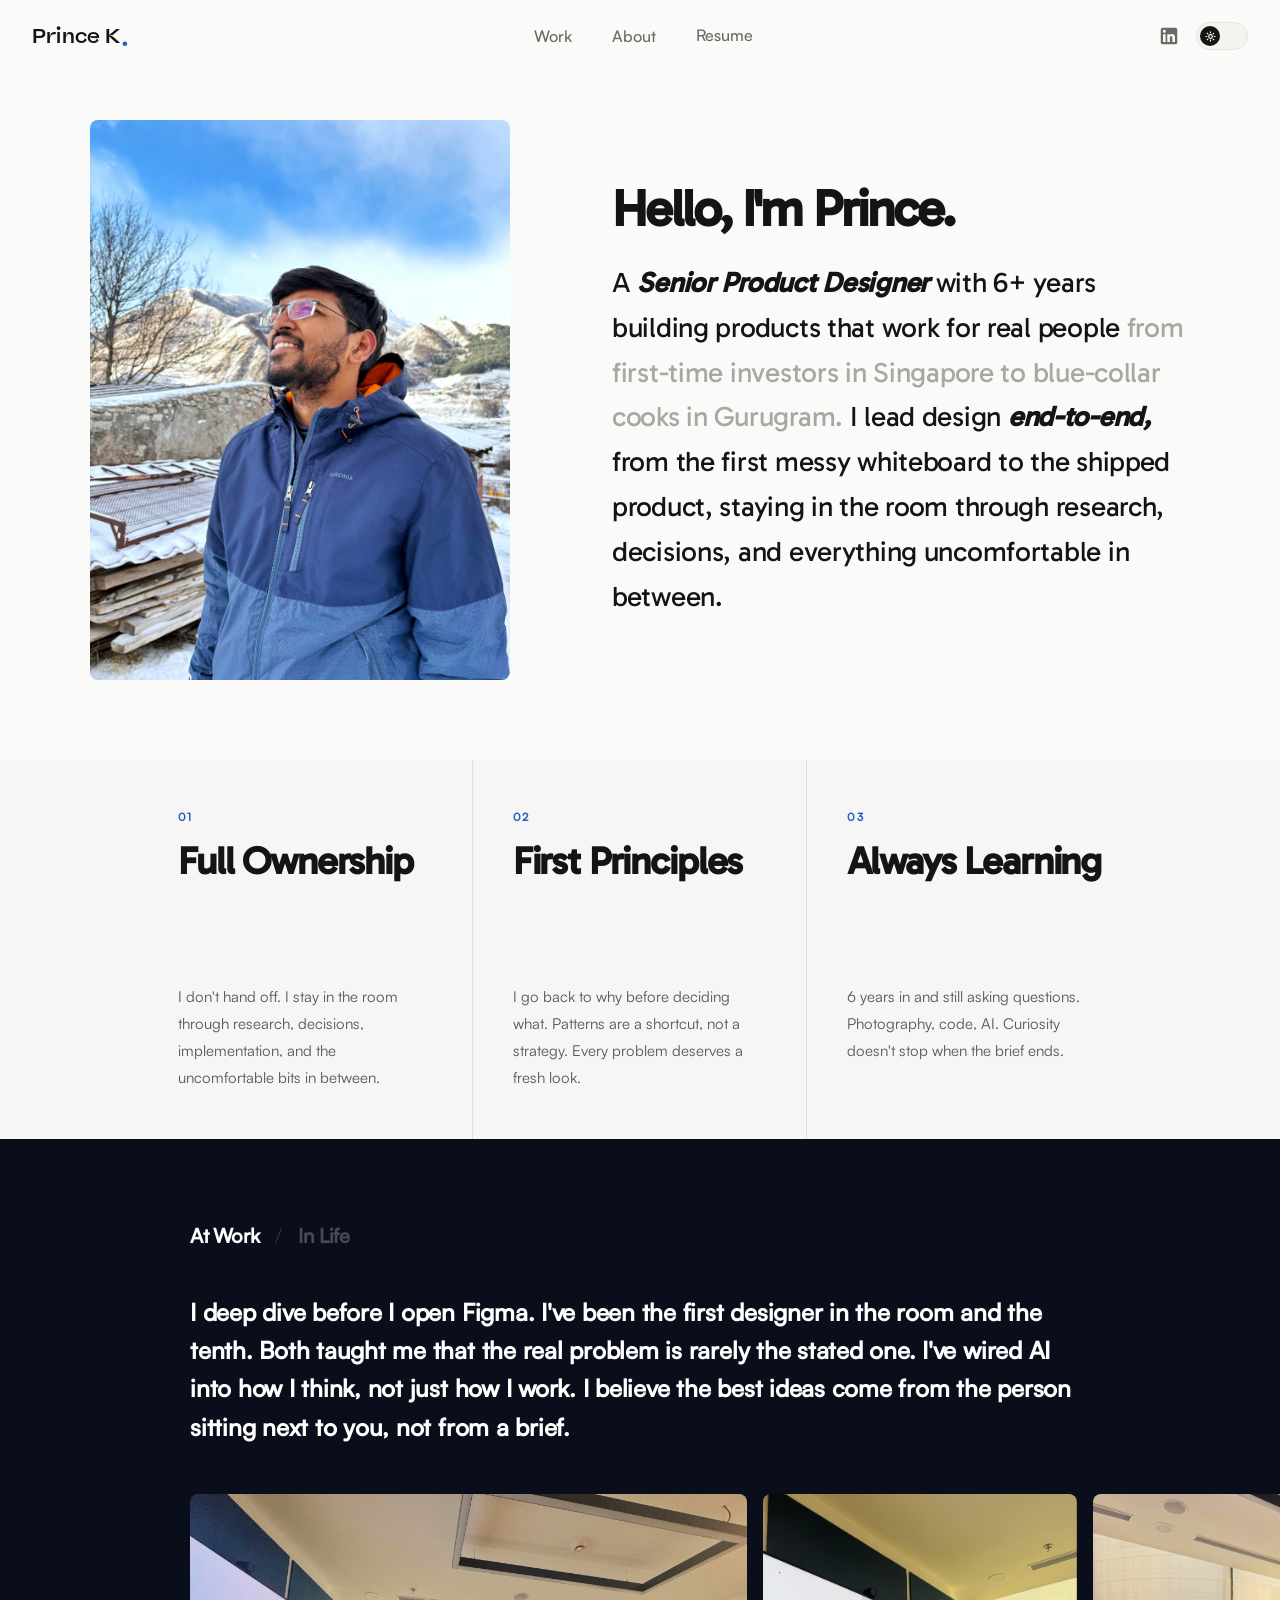
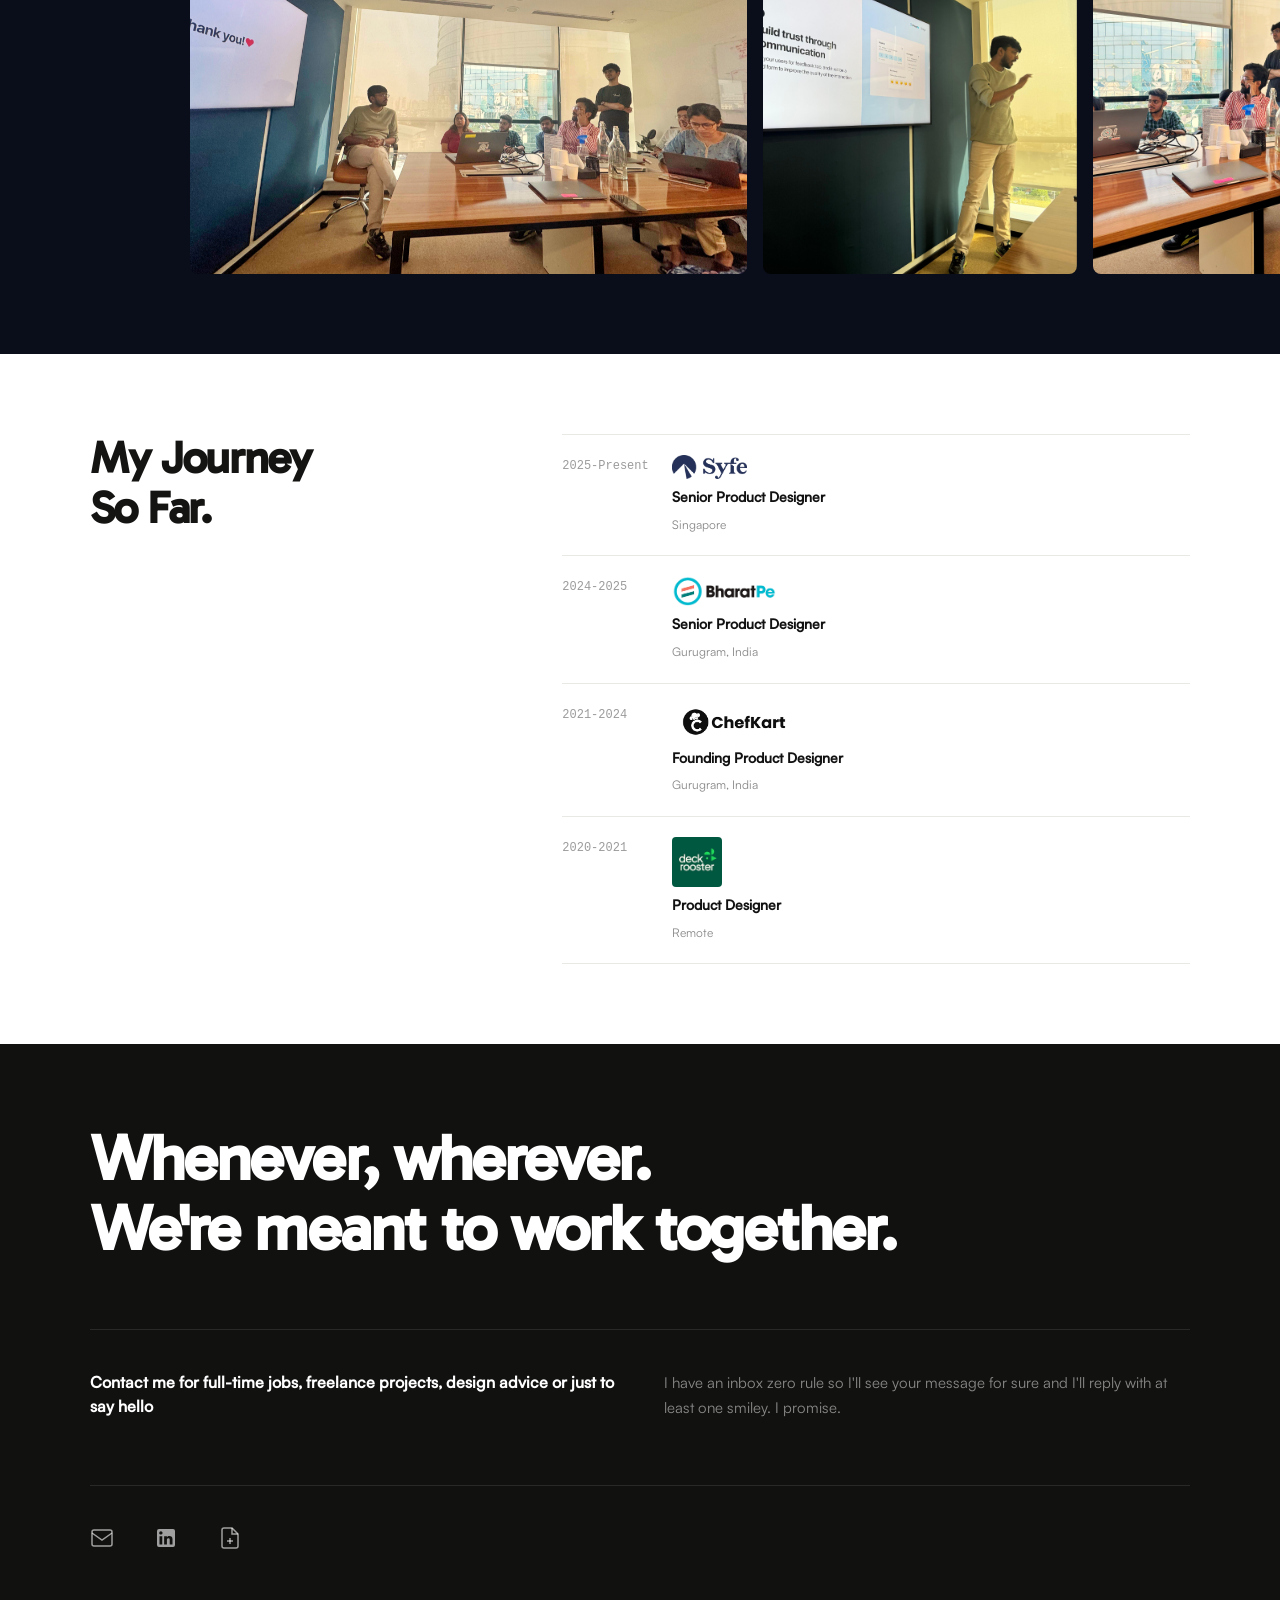
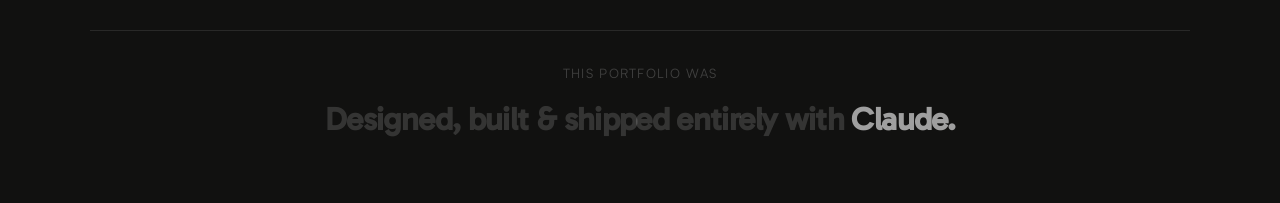
==== about.html @ 71b66cef "feat: add Vercel Web Analytics script" ====
<!DOCTYPE html>
<html lang="en" data-theme="light">
<head>
  <meta charset="UTF-8" />
  <meta name="viewport" content="width=device-width, initial-scale=1.0" />
  <title>About — Prince</title>
  <link rel="stylesheet" href="css/reset.css" />
  <link rel="stylesheet" href="css/tokens.css" />
  <link rel="stylesheet" href="css/main.css" />
<script defer src="/_vercel/insights/script.js"></script>
</head>
<body>

  <div class="cursor" id="cursor"></div>

  <nav id="nav" style="position:fixed;top:0;left:0;right:0;width:100%;z-index:9999;">
    <div class="nav-inner">
      <a href="/" class="nav-logo">Prince K<span class="nav-logo-dot">.</span></a>

      <div class="nav-center">
        <div class="nav-item nav-item--dropdown">
          <button class="nav-dropdown-trigger">Work</button>
          <div class="nav-mega">
            <div class="nav-mega-links">
              <a class="nav-mega-item active" href="/work/chefkart-2.html" data-card="work-0" onmouseenter="navExpandCS(true)">
                <div class="nav-mega-text">
                  <p class="nav-mega-title">Product Case Studies</p>
                  <p class="nav-mega-desc">End-to-end design for fintech & consumer</p>
                </div>
              </a>
              <a class="nav-mega-item" href="/work/ai-explorations.html" data-card="work-1" onmouseenter="navExpandCS(false); navShowCard('work-1')">
                <div class="nav-mega-text">
                  <p class="nav-mega-title">AI Explorations</p>
                  <p class="nav-mega-desc">Design at the intersection of AI & product</p>
                </div>
              </a>
              <a class="nav-mega-item" href="/work/photography.html" data-card="work-2" onmouseenter="navExpandCS(false); navShowCard('work-2')">
                <div class="nav-mega-text">
                  <p class="nav-mega-title">Photography</p>
                  <p class="nav-mega-desc">Two years behind the lens</p>
                </div>
              </a>
            </div>
            <div class="nav-mega-card-panel">
              <div class="nav-cs-panel open" id="navCsPanel" onmouseleave="navShowCard('cs-default')">
                <a class="nav-cs-item" href="/work/syfe.html" onmouseenter="navShowCard('cs-2')">
                  <p class="nav-cs-title">Designing wealth for everyday investors</p>
                  <p class="nav-cs-meta">Syfe · 2025</p>
                </a>
                <a class="nav-cs-item" href="/work/bharatpe.html" onmouseenter="navShowCard('cs-3')">
                  <p class="nav-cs-title">Design system that scaled payments</p>
                  <p class="nav-cs-meta">BharatPe · 2023</p>
                </a>
                <a class="nav-cs-item" href="/work/chefkart-2.html" onmouseenter="navShowCard('cs-0')">
                  <p class="nav-cs-title">Redesigning the cook experience</p>
                  <p class="nav-cs-meta">ChefKart · 2023</p>
                </a>
                <a class="nav-cs-item" href="/work/chefkart-1.html" onmouseenter="navShowCard('cs-1')">
                  <p class="nav-cs-title">Home screen that drives every booking</p>
                  <p class="nav-cs-meta">ChefKart · 2023</p>
                </a>
              </div>
              <div class="nav-cs-thumbs">
                <div class="nav-card-item active" data-card-id="cs-default">
                  <div class="nav-card-img"><img src="/images/work/chefkart-2-cover.png" alt="Product case studies" /></div>
                  <p class="nav-card-title">Syfe · BharatPe · ChefKart</p>
                  <p class="nav-card-desc">End-to-end product design across fintech and consumer apps.</p>
                </div>
                <div class="nav-card-item" data-card-id="cs-0">
                  <div class="nav-card-img"><img src="/images/work/chefkart-2-cover.png" alt="ChefKart Partner App" /></div>
                  <p class="nav-card-title">ChefKart Partner App</p>
                  <p class="nav-card-desc">Redesigning for the next billion users.</p>
                </div>
                <div class="nav-card-item" data-card-id="cs-1">
                  <div class="nav-card-img"><img src="/images/work/chefkart-1-cover.png" alt="ChefKart Customer App" /></div>
                  <p class="nav-card-title">ChefKart Customer App</p>
                  <p class="nav-card-desc">Home screen that drives every booking.</p>
                </div>
                <div class="nav-card-item" data-card-id="cs-2">
                  <div class="nav-card-img"><img src="/images/work/syfe-cover.png" alt="Syfe" /></div>
                  <p class="nav-card-title">Syfe</p>
                  <p class="nav-card-desc">Designing wealth for everyday investors.</p>
                </div>
                <div class="nav-card-item" data-card-id="cs-3">
                  <div class="nav-card-img"><img src="/images/work/bharatpe-cover.png" alt="BharatPe" /></div>
                  <p class="nav-card-title">BharatPe</p>
                  <p class="nav-card-desc">Design system that scaled payments.</p>
                </div>
                <div class="nav-card-item" data-card-id="work-1">
                  <div class="nav-card-img"><img src="/images/photography/photo-1.jpg" alt="AI explorations" /></div>
                  <p class="nav-card-title">AI × Design</p>
                  <p class="nav-card-desc">Experiments at the intersection of AI and product thinking.</p>
                </div>
                <div class="nav-card-item" data-card-id="work-2">
                  <div class="nav-card-img"><img src="/images/photography/photo-1.jpg" alt="Photography" /></div>
                  <p class="nav-card-title">Through the Lens</p>
                  <p class="nav-card-desc">Stillness, people, light. Seeing what most walk past.</p>
                </div>
              </div>
            </div>
          </div>
        </div>

        <div class="nav-item nav-item--dropdown">
          <button class="nav-dropdown-trigger">About</button>
          <div class="nav-mega">
            <div class="nav-mega-links">
              <a class="nav-mega-item active" href="/about.html#designer" data-card="about-0">
                <div class="nav-mega-text">
                  <p class="nav-mega-title">As a Designer</p>
                  <p class="nav-mega-desc">My craft, process and design philosophy</p>
                </div>
              </a>
              <a class="nav-mega-item" href="/about.html#journey" data-card="about-1">
                <div class="nav-mega-text">
                  <p class="nav-mega-title">My Journey</p>
                  <p class="nav-mega-desc">From NIFT to Singapore — 6 years</p>
                </div>
              </a>
              <a class="nav-mega-item" href="/about.html#hire" data-card="about-2">
                <div class="nav-mega-text">
                  <p class="nav-mega-title">Why Hire Me?</p>
                  <p class="nav-mega-desc">What makes Prince different</p>
                </div>
              </a>
            </div>
            <div class="nav-mega-card-panel">
              <div class="nav-card-item active" data-card-id="about-0">
                <div class="nav-card-img"><img src="/images/photography/photo-2.jpg" alt="As a designer" /></div>
                <p class="nav-card-title">Fintech · Consumer · AI</p>
                <p class="nav-card-desc">Designing products that earn trust across 3 countries.</p>
              </div>
              <div class="nav-card-item" data-card-id="about-1">
                <div class="nav-card-img"><img src="/images/photography/photo-3.jpg" alt="My journey" /></div>
                <p class="nav-card-title">NIFT → ChefKart → BharatPe → Syfe</p>
                <p class="nav-card-desc">From founding designer to senior across 3 countries.</p>
              </div>
              <div class="nav-card-item" data-card-id="about-2">
                <div class="nav-card-img"><img src="/images/photography/photo-1.jpg" alt="Why hire me" /></div>
                <p class="nav-card-title">I design. I ship. I build.</p>
                <p class="nav-card-desc">Senior designer who codes and delivers end-to-end.</p>
              </div>
            </div>
          </div>
        </div>
        <a href="/Resume_Prince Kumar_2026.pdf" class="nav-dropdown-trigger nav-resume-link" target="_blank" rel="noopener">Resume</a>
      </div>

      <div class="nav-right">
        <a href="https://www.linkedin.com/in/kprince838/" target="_blank" class="nav-social" aria-label="LinkedIn">
          <svg width="18" height="18" viewBox="0 0 24 24" fill="currentColor"><path d="M19 3a2 2 0 0 1 2 2v14a2 2 0 0 1-2 2H5a2 2 0 0 1-2-2V5a2 2 0 0 1 2-2h14m-.5 15.5v-5.3a3.26 3.26 0 0 0-3.26-3.26c-.85 0-1.84.52-2.32 1.3v-1.11h-2.79v8.37h2.79v-4.93c0-.77.62-1.4 1.39-1.4a1.4 1.4 0 0 1 1.4 1.4v4.93h2.79M6.88 8.56a1.68 1.68 0 0 0 1.68-1.68c0-.93-.75-1.69-1.68-1.69a1.69 1.69 0 0 0-1.69 1.69c0 .93.76 1.68 1.69 1.68m1.39 9.94v-8.37H5.5v8.37h2.77z"/></svg>
        </a>
        <button class="theme-toggle" id="themeToggle" aria-label="Toggle dark mode">
          <div class="theme-toggle-knob">
            <svg class="theme-toggle-icon-sun" viewBox="0 0 24 24" fill="none" stroke="currentColor" stroke-width="2.5" stroke-linecap="round" stroke-linejoin="round"><circle cx="12" cy="12" r="4"/><path d="M12 2v2M12 20v2M4.93 4.93l1.41 1.41M17.66 17.66l1.41 1.41M2 12h2M20 12h2M4.93 19.07l1.41-1.41M17.66 6.34l1.41-1.41"/></svg>
            <svg class="theme-toggle-icon-moon" viewBox="0 0 24 24" fill="none" stroke="currentColor" stroke-width="2.5" stroke-linecap="round" stroke-linejoin="round"><path d="M21 12.79A9 9 0 1 1 11.21 3 7 7 0 0 0 21 12.79z"/></svg>
          </div>
        </button>
        <button class="nav-mobile-trigger" id="mobileMenuTrigger" aria-label="Open menu">
          <svg width="18" height="18" viewBox="0 0 24 24" fill="none" stroke="currentColor" stroke-width="1.5"><line x1="3" y1="6" x2="21" y2="6"/><line x1="3" y1="12" x2="21" y2="12"/><line x1="3" y1="18" x2="21" y2="18"/></svg>
        </button>
      </div>
    </div>
  </nav>

  <div class="page-wrapper">

  <!-- HERO -->
  <section class="about-hero-new">
    <div class="about-hero-new-inner">
      <div class="about-hero-flip">
        <div class="about-hero-flip-card">
          <div class="about-hero-flip-front">
            <img src="/images/about/About_Hero_Prince_01.jpg" alt="Prince Kumar" />
          </div>
          <div class="about-hero-flip-back">
            <img src="/images/about/About_Hero_Prince_02.png" alt="Prince Kumar" />
          </div>
        </div>
      </div>
      <div class="about-hero-new-text">
        <h1 class="about-hero-heading">Hello, I'm Prince.</h1>
        <p class="about-hero-intro">A <em>Senior Product Designer</em> with 6+ years building products that work for real people <span class="about-hero-dim">from first-time investors in Singapore to blue-collar cooks in Gurugram.</span> I lead design <em>end-to-end,</em> from the first messy whiteboard to the shipped product, staying in the room through research, decisions, and everything uncomfortable in between.</p>
      </div>
    </div>
  </section>

  <section class="about-values" id="hire">
    <div class="about-values-grid">
      <div class="about-values-item">
        <p class="about-values-num">01</p>
        <h2 class="about-values-title">Full Ownership</h2>
        <p class="about-values-body">I don't hand off. I stay in the room through research, decisions, implementation, and the uncomfortable bits in between.</p>
      </div>
      <div class="about-values-item">
        <p class="about-values-num">02</p>
        <h2 class="about-values-title">First Principles</h2>
        <p class="about-values-body">I go back to why before deciding what. Patterns are a shortcut, not a strategy. Every problem deserves a fresh look.</p>
      </div>
      <div class="about-values-item">
        <p class="about-values-num">03</p>
        <h2 class="about-values-title">Always Learning</h2>
        <p class="about-values-body">6 years in and still asking questions. Photography, code, AI. Curiosity doesn't stop when the brief ends.</p>
      </div>
    </div>
  </section>

  <section class="about-personality" id="aboutPersonality">
    <div class="about-personality-inner">
      <div class="about-personality-toggle">
        <span class="about-personality-label active" id="labelWork" onclick="switchPersonality('work')">At Work</span>
        <span class="about-personality-slash">/</span>
        <span class="about-personality-label" id="labelLife" onclick="switchPersonality('life')">In Life</span>
      </div>
      <p class="about-personality-body" id="personalityBody">I deep dive before I open Figma. I've been the first designer in the room and the tenth. Both taught me that the real problem is rarely the stated one. I've wired AI into how I think, not just how I work. I believe the best ideas come from the person sitting next to you, not from a brief.</p>
      <div class="about-personality-carousel">
        <div class="about-personality-track" id="personalityTrack">
          <div class="about-personality-photo"><img src="/images/about/work/About_Work_001.jpg" alt="At work" /></div>
          <div class="about-personality-photo"><img src="/images/about/work/About_Work_02.JPG" alt="At work" /></div>
          <div class="about-personality-photo"><img src="/images/about/work/About_Work_03.jpg" alt="At work" /></div>
          <div class="about-personality-photo"><img src="/images/about/work/About_Work_04.png" alt="At work" /></div>
          <div class="about-personality-photo"><img src="/images/about/work/About_Work_05.png" alt="At work" /></div>
          <div class="about-personality-photo"><img src="/images/about/work/About_Work_001.jpg" alt="At work" /></div>
          <div class="about-personality-photo"><img src="/images/about/work/About_Work_02.JPG" alt="At work" /></div>
          <div class="about-personality-photo"><img src="/images/about/work/About_Work_03.jpg" alt="At work" /></div>
          <div class="about-personality-photo"><img src="/images/about/work/About_Work_04.png" alt="At work" /></div>
          <div class="about-personality-photo"><img src="/images/about/work/About_Work_05.png" alt="At work" /></div>
        </div>
      </div>
    </div>
  </section>

  <!-- JOURNEY -->
  <section class="about-journey" id="journey">
    <div class="about-journey-inner">
      <h2 class="about-journey-heading">My Journey<br>So Far.</h2>
      <div class="about-journey-list">
        <div class="about-journey-item">
          <div class="about-journey-year">2025-Present</div>
          <div class="about-journey-content">
           <img class="about-journey-logo" src="/images/logos/syfe.webp" alt="Syfe" style="height:24px;" />
            <span class="about-journey-role">Senior Product Designer</span>
            <span class="about-journey-location">Singapore</span>
          </div>
        </div>
        <div class="about-journey-item">
          <div class="about-journey-year">2024-2025</div>
          <div class="about-journey-content">
            <img class="about-journey-logo" src="/images/logos/bharatpe.png" alt="Syfe" style="height:30px;" />
            <span class="about-journey-role">Senior Product Designer</span>
            <span class="about-journey-location">Gurugram, India</span>
          </div>
        </div>
        <div class="about-journey-item">
          <div class="about-journey-year">2021-2024</div>
          <div class="about-journey-content">
            <img class="about-journey-logo" src="/images/logos/chefkart.png" alt="ChefKart" style="height: 36px;" />
            <span class="about-journey-role">Founding Product Designer</span>
            <span class="about-journey-location">Gurugram, India</span>
          </div>
        </div>
        <div class="about-journey-item">
          <div class="about-journey-year">2020-2021</div>
          <div class="about-journey-content">
            <img class="about-journey-logo" src="/images/logos/deckrooster.jpg" alt="Deckrooster" style="height:50px; border-radius:4px;" />
            <span class="about-journey-role">Product Designer</span>
            <span class="about-journey-location">Remote</span>
          </div>
        </div>
      </div>
    </div>
  </section>

  <!-- CTA -->
  <section class="about-cta-new">
    <div class="about-cta-new-inner">
      <h2 class="about-cta-new-title">Whenever, wherever.<br>We're meant to work together.</h2>
      <div class="about-cta-new-bottom">
        <div class="about-cta-new-left">
          <p class="about-cta-new-label">Contact me for full-time jobs, freelance projects, design advice or just to say hello</p>
        </div>
        <div class="about-cta-new-right">
          <p class="about-cta-new-desc">I have an inbox zero rule so I'll see your message for sure and I'll reply with at least one smiley. I promise.</p>
        </div>
      </div>
      <div class="about-cta-new-links">
        <a href="mailto:prince.design10@gmail.com" class="about-cta-new-icon" aria-label="Email">
          <svg width="24" height="24" viewBox="0 0 24 24" fill="none" stroke="currentColor" stroke-width="1.5"><rect x="2" y="4" width="20" height="16" rx="2"/><path d="m2 7 10 7 10-7"/></svg>
        </a>
        <a href="https://www.linkedin.com/in/kprince838/" target="_blank" class="about-cta-new-icon" aria-label="LinkedIn">
          <svg width="24" height="24" viewBox="0 0 24 24" fill="currentColor"><path d="M19 3a2 2 0 0 1 2 2v14a2 2 0 0 1-2 2H5a2 2 0 0 1-2-2V5a2 2 0 0 1 2-2h14m-.5 15.5v-5.3a3.26 3.26 0 0 0-3.26-3.26c-.85 0-1.84.52-2.32 1.3v-1.11h-2.79v8.37h2.79v-4.93c0-.77.62-1.4 1.39-1.4a1.4 1.4 0 0 1 1.4 1.4v4.93h2.79M6.88 8.56a1.68 1.68 0 0 0 1.68-1.68c0-.93-.75-1.69-1.68-1.69a1.69 1.69 0 0 0-1.69 1.69c0 .93.76 1.68 1.69 1.68m1.39 9.94v-8.37H5.5v8.37h2.77z"/></svg>
        </a>
        <a href="/Resume_Prince Kumar_2026.pdf" target="_blank" class="about-cta-new-icon" aria-label="Resume">
          <svg width="24" height="24" viewBox="0 0 24 24" fill="none" stroke="currentColor" stroke-width="1.5"><path d="M14 2H6a2 2 0 0 0-2 2v16a2 2 0 0 0 2 2h12a2 2 0 0 0 2-2V8z"/><polyline points="14 2 14 8 20 8"/><line x1="12" y1="18" x2="12" y2="12"/><line x1="9" y1="15" x2="15" y2="15"/></svg>
        </a>
      </div>
    </div>
  </section>

  <div class="about-claude-sig">
    <div class="about-claude-sig-inner">
      <div class="about-claude-divider"></div>
      <p class="about-claude-line">This portfolio was</p>
      <p class="about-claude-statement">Designed, built & shipped entirely with <span>Claude.</span></p>
    </div>
  </div>


  </div><!-- /page-wrapper -->

  <div class="mobile-drawer" id="mobileDrawer">
    <div class="mobile-drawer-inner">
      <div class="mobile-drawer-header">
        <span class="nav-logo">Prince K<span class="nav-logo-dot">.</span></span>
        <button class="mobile-drawer-close" id="mobileDrawerClose">
          <svg width="18" height="18" viewBox="0 0 24 24" fill="none" stroke="currentColor" stroke-width="1.5"><line x1="18" y1="6" x2="6" y2="18"/><line x1="6" y1="6" x2="18" y2="18"/></svg>
        </button>
      </div>
      <div class="mobile-drawer-nav">
        <div class="mobile-drawer-section">
          <p class="mobile-drawer-label">Work</p>
          <a href="/work/syfe.html" class="mobile-drawer-link">Product Case Studies</a>
          <a href="/work/ai-explorations.html" class="mobile-drawer-link">AI Explorations</a>
          <a href="/work/photography.html" class="mobile-drawer-link">Photography</a>
        </div>
        <div class="mobile-drawer-section">
          <p class="mobile-drawer-label">About</p>
          <a href="/about.html#designer" class="mobile-drawer-link">As a Designer</a>
          <a href="/about.html#journey" class="mobile-drawer-link">My Journey</a>
          <a href="/about.html#hire" class="mobile-drawer-link">Why Hire Me?</a>
        </div>
      </div>
    </div>
  </div>
  <div class="mobile-drawer-overlay" id="mobileDrawerOverlay"></div>

  <script src="js/theme.js"></script>
  <script src="js/cursor.js"></script>
  <script src="js/scroll.js"></script>
  <script>
  function navExpandCS(expand) {
    var panel = document.getElementById('navCsPanel');
    if (!panel) return;
    if (expand) {
      panel.classList.add('open');
      navShowCard('cs-default');
    } else {
      panel.classList.remove('open');
    }
  }

  function navShowCard(cardId) {
    document.querySelectorAll('.nav-card-item').forEach(function(el) {
      el.classList.remove('active');
    });
    var target = document.querySelector('[data-card-id="' + cardId + '"]');
    if (target) target.classList.add('active');
  }

  var workMega = document.querySelector('.nav-mega');
  if (workMega) {
    workMega.addEventListener('mouseenter', function() {
      navExpandCS(true);
    });
  }
  </script>
  <script>
  var workPhotos = [
    '/images/about/work/About_Work_001.jpg',
    '/images/about/work/About_Work_02.JPG',
    '/images/about/work/About_Work_03.jpg',
    '/images/about/work/About_Work_04.png',
    '/images/about/work/About_Work_05.png'
  ];
  var lifePhotos = [
    '/images/about/life/About_Life_01.png',
    '/images/about/life/About_Life_02.png',
    '/images/about/life/About_Life_03.jpg',
    '/images/about/life/About_Life_04.JPG',
    '/images/about/life/About_Life_05.JPG',
    '/images/about/life/About_Life_05.png'
  ];
  var workText = "I deep dive before I open Figma. I've been the first designer in the room and the tenth. Both taught me that the real problem is rarely the stated one. I've wired AI into how I think, not just how I work. I believe the best ideas come from the person sitting next to you, not from a brief.";
  var lifeText = "I think life is too short to be serious all the time. Cricket on weekends, comedy on weeknights, and a camera always within reach. I find beauty in small moments most people scroll past. A good laugh, a mountain at golden hour, the perfect mithai.";

  function switchPersonality(mode) {
    var body = document.getElementById('personalityBody');
    var track = document.getElementById('personalityTrack');
    var section = document.getElementById('aboutPersonality');
    var labelWork = document.getElementById('labelWork');
    var labelLife = document.getElementById('labelLife');

    body.style.opacity = '0';
    setTimeout(function() {
      body.textContent = mode === 'work' ? workText : lifeText;
      body.style.opacity = '1';
    }, 250);

    section.style.background = mode === 'work' ? '#0a0d1a' : '#1a0a0d';

    labelWork.classList.toggle('active', mode === 'work');
    labelLife.classList.toggle('active', mode === 'life');

    var photos = mode === 'work' ? workPhotos : lifePhotos;
    var html = '';
    photos.concat(photos).forEach(function(src) {
      html += '<div class="about-personality-photo"><img src="' + src + '" alt="' + mode + '" /></div>';
    });
    track.innerHTML = html;
    attachParallax();
  }
  </script>
  <script>
  var carousel = document.querySelector('.about-personality-carousel');
  var track = document.getElementById('personalityTrack');
  if (carousel && track) {
    var isDown = false;
    var startX = 0;
    var scrollLeft = 0;
    var animationName = 'personalityScroll';
    var dragThreshold = 5;
    var moved = false;

    carousel.addEventListener('mousedown', function(e) {
      isDown = true;
      moved = false;
      startX = e.pageX - carousel.offsetLeft;
      scrollLeft = carousel.scrollLeft;
      track.style.animationPlayState = 'paused';
      carousel.style.cursor = 'grabbing';
    });

    carousel.addEventListener('mouseleave', function() {
      if (isDown) {
        isDown = false;
        track.style.animationPlayState = 'running';
        carousel.style.cursor = 'grab';
      }
    });

    carousel.addEventListener('mouseup', function() {
      isDown = false;
      track.style.animationPlayState = 'running';
      carousel.style.cursor = 'grab';
    });

    carousel.addEventListener('mousemove', function(e) {
      if (!isDown) return;
      e.preventDefault();
      var x = e.pageX - carousel.offsetLeft;
      var walk = (x - startX) * 1.5;
      if (Math.abs(walk) > dragThreshold) moved = true;
      carousel.scrollLeft = scrollLeft - walk;
    });

    carousel.style.cursor = 'grab';
    carousel.style.overflowX = 'scroll';
    carousel.style.scrollbarWidth = 'none';
    carousel.style.msOverflowStyle = 'none';
  }

  function attachParallax() {
    document.querySelectorAll('.about-personality-photo').forEach(function(photo) {
      if (photo._parallaxAttached) return;
      photo._parallaxAttached = true;
      photo.addEventListener('mousemove', function(e) {
        var rect = photo.getBoundingClientRect();
        var x = (e.clientX - rect.left) / rect.width - 0.5;
        var y = (e.clientY - rect.top) / rect.height - 0.5;
        var img = photo.querySelector('img');
        if (img) {
          img.style.transform = 'translate(' + (-x * 16) + 'px, ' + (-y * 16) + 'px)';
        }
      });
      photo.addEventListener('mouseleave', function() {
        var img = photo.querySelector('img');
        if (img) {
          img.style.transform = 'translate(0px, 0px)';
          img.style.transition = 'transform 0.6s ease-out';
        }
      });
      photo.addEventListener('mouseenter', function() {
        var img = photo.querySelector('img');
        if (img) {
          img.style.transition = 'transform 0.1s ease-out';
        }
      });
    });
  }
  attachParallax();
  </script>
</body>
</html>
---- css/tokens.css ----
/* ============================================
   PRINCE PORTFOLIO — DESIGN TOKENS
   Your entire design system in one file.
   Change a value here = changes everywhere.
============================================ */

:root {

  /* --- COLORS: Light Mode --- */
  --color-bg:             #FAFAF8;
  --color-bg-secondary:   #F4F3F0;
  --color-surface:        #FFFFFF;
  --color-border:         #E5E3DE;
  --color-text-primary:   #141413;
  --color-text-secondary: #6B6A66;
  --color-text-muted:     #A8A7A3;
  --color-accent:         #D4622A;
  --color-accent-hover:   #B85420;

  /* --- TYPOGRAPHY --- */
  --font-display: 'Gabarito', system-ui, sans-serif;
  --font-sans:    'Satoshi', -apple-system, BlinkMacSystemFont, sans-serif;

  /* Type scale — 4px grid */
  --text-xs:   0.75rem;    /* 12px */
  --text-sm:   0.875rem;   /* 14px */
  --text-base: 1rem;       /* 16px */
  --text-lg:   1.125rem;   /* 18px */
  --text-xl:   1.5rem;     /* 24px */
  --text-2xl:  2rem;       /* 32px */
  --text-3xl:  3rem;       /* 48px */
  --text-4xl:  4rem;       /* 64px */

  --weight-regular: 400;
  --weight-medium:  500;

  /* Line heights */
  --leading-tight:   1.1;
  --leading-heading: 1.2;
  --leading-normal:  1.5;
  --leading-body:    1.7;
  --leading-loose:   1.8;

  /* Letter spacing */
  --tracking-tight:   -0.03em;
  --tracking-heading: -0.02em;
  --tracking-normal:  0em;
  --tracking-label:   0.06em;
  --tracking-wide:    0.1em;

  /* --- SPACING — 4px grid --- */
  --space-1:  0.25rem;   /*  4px */
  --space-2:  0.5rem;    /*  8px */
  --space-3:  0.75rem;   /* 12px */
  --space-4:  1rem;      /* 16px */
  --space-6:  1.5rem;    /* 24px */
  --space-8:  2rem;      /* 32px */
  --space-12: 3rem;      /* 48px */
  --space-16: 4rem;      /* 64px */
  --space-24: 6rem;      /* 96px */
  --space-32: 8rem;      /* 128px */

  /* --- LAYOUT --- */
  --nav-height: 72px;
  --max-width:  1100px;

  /* --- TRANSITIONS --- */
  --ease-out:       cubic-bezier(0.16, 1, 0.3, 1);
  --duration-fast:   150ms;
  --duration-normal: 300ms;
  --duration-slow:   600ms;

  /* --- BORDER RADIUS — 4px grid --- */
  --radius-sm:   4px;
  --radius-md:   8px;
  --radius-lg:   16px;
  --radius-xl:   24px;
  --radius-full: 9999px;

}

/* --- COLORS: Dark Mode --- */
[data-theme="dark"] {

  --color-bg:             #111110;
  --color-bg-secondary:   #1A1A18;
  --color-surface:        #222220;
  --color-border:         #2A2A28;
  --color-text-primary:   #F0EEE9;
  --color-text-secondary: #908F8B;
  --color-text-muted:     #5A5A57;
  --color-accent:         #E8734A;
  --color-accent-hover:   #D4622A;

}
---- css/main.css ----
/* ============================================
   MAIN.CSS — Your site's visual design.
   Organized exactly like Figma layers:
   top = global, bottom = specific components.
============================================ */

/* --- FONTS --- */
@font-face {
  font-family: 'Gabarito';
  src: url('../fonts/gabarito/Gabarito-Regular.ttf') format('truetype');
  font-weight: 400;
  font-style: normal;
  font-display: swap;
}

@font-face {
  font-family: 'Gabarito';
  src: url('../fonts/gabarito/Gabarito-Medium.ttf') format('truetype');
  font-weight: 500;
  font-style: normal;
  font-display: swap;
}

@font-face {
  font-family: 'Satoshi';
  src: url('../fonts/satoshi/Satoshi-Regular.woff2') format('woff2');
  font-weight: 400;
  font-style: normal;
  font-display: swap;
}

@font-face {
  font-family: 'Satoshi';
  src: url('../fonts/satoshi/Satoshi-Medium.woff2') format('woff2');
  font-weight: 500;
  font-style: normal;
  font-display: swap;
}

@font-face {
  font-family: 'PPValve';
  src: url('../fonts/ppvalve/PPValve-PlainExtrabold-BF676a3861f0d44.otf') format('opentype');
  font-weight: 800;
  font-style: normal;
  font-display: swap;
}

@font-face {
  font-family: 'PPValve';
  src: url('../fonts/ppvalve/PPValve-PlainMedium-BF676a3861e801f.otf') format('opentype');
  font-weight: 500;
  font-style: normal;
  font-display: swap;
}

/* --- BASE --- */
html {
  max-width: 100%;
}
body {
  max-width: 100%;
  font-family: var(--font-sans);
  font-size: var(--text-base);
  line-height: var(--leading-body);
}

h1, h2, h3, h4, h5, h6 {
  font-family: var(--font-display);
  font-weight: 500;
}

/* --- LAYOUT WRAPPER --- */
.page-wrapper {
  overflow-x: hidden;
  position: relative;
}

.container {
  width: 100%;
  max-width: var(--max-width);
  margin: 0 auto;
  padding: 0 var(--space-16);
}

/* --- NAVIGATION --- */
nav {
  position: fixed;
  top: 0;
  left: 0;
  right: 0;
  width: 100%;
  z-index: 9999;
  background: transparent;
  transition: background var(--duration-normal) var(--ease-out),
              box-shadow var(--duration-normal) var(--ease-out);
}
nav.scrolled {
  background: rgba(250,250,248,0.85);
  backdrop-filter: blur(20px);
  -webkit-backdrop-filter: blur(20px);
  box-shadow: 0 4px 24px rgba(0,0,0,0.06);
}
[data-theme="dark"] nav.scrolled {
  background: rgba(17,17,16,0.85);
  box-shadow: 0 4px 24px rgba(0,0,0,0.3);
}
.nav-inner {
  max-width: 1280px;
  margin: 0 auto;
  height: var(--nav-height);
  padding: 0 var(--space-8);
  display: flex;
  align-items: center;
  justify-content: space-between;
}
.nav-logo {
  font-family: 'PPValve', sans-serif;
  font-weight: 500;
  font-size: 20px;
  letter-spacing: 0.01em;
  color: var(--color-text-primary);
  text-decoration: none;
  transition: opacity var(--duration-fast) var(--ease-out);
  flex-shrink: 0;
}
.nav-logo:hover { opacity: 0.75; }
.nav-logo-dot {
  color: #285DC6;
  font-size: 1.3em;
  line-height: 0;
  vertical-align: -0.1em;
}
.nav-center {
  display: flex;
  align-items: center;
  gap: var(--space-2);
}
.nav-right {
  display: flex;
  align-items: center;
  gap: var(--space-4);
  flex-shrink: 0;
}
.nav-social {
  color: var(--color-text-secondary);
  display: flex;
  align-items: center;
  transition: color var(--duration-fast) var(--ease-out);
  width: 22px;
  height: 22px;
}

.nav-social svg {
  width: 22px;
  height: 22px;
}
.nav-social:hover { color: var(--color-text-primary); }

/* --- THEME TOGGLE --- */
.theme-toggle {
  position: relative;
  width: 52px;
  height: 28px;
  border-radius: 9999px;
  background: var(--color-bg-secondary);
  border: 1px solid var(--color-border);
  cursor: pointer;
  transition: background var(--duration-normal) var(--ease-out);
  flex-shrink: 0;
  padding: 0;
  display: flex;
  align-items: center;
}
[data-theme="dark"] .theme-toggle { background: #1c1c1b; }
.theme-toggle-knob {
  position: absolute;
  top: 3px;
  left: 3px;
  width: 20px;
  height: 20px;
  border-radius: 50%;
  background: var(--color-text-primary);
  transition: transform var(--duration-normal) var(--ease-out);
  display: flex;
  align-items: center;
  justify-content: center;
  pointer-events: none;
}
[data-theme="dark"] .theme-toggle-knob { transform: translateX(24px); }
.theme-toggle-icon-sun,
.theme-toggle-icon-moon {
  width: 11px;
  height: 11px;
  color: var(--color-bg);
  position: absolute;
}
[data-theme="dark"] .theme-toggle-icon-sun { opacity: 0; }
[data-theme="light"] .theme-toggle-icon-moon { opacity: 0; }

/* --- HERO INTRO --- */

/* Hide nav + all page sections except hero during phases 1 & 2 */
body.intro-phase #nav { visibility: hidden; }
body.intro-phase .page-wrapper > *:not(#heroIntro) { visibility: hidden; }

.hero-intro {
  position: relative;
  min-height: 100vh;
  display: flex;
  flex-direction: column;
  align-items: center;
  justify-content: center;
}

.hero-intro.revealed {
  background: var(--color-bg);
  padding-top: var(--nav-height);
  box-sizing: border-box;
}

.hero-intro.phase-active {
  position: fixed;
  top: 0;
  left: 0;
  width: 100vw;
  height: 100vh;
  overflow: hidden;
  z-index: 100;
}

/* Progress bars */
.hi-progress {
  position: absolute;
  top: 0;
  left: 0;
  right: 0;
  display: flex;
  gap: 4px;
  opacity: 0;
  transition: opacity 0.4s ease;
  z-index: 10;
}

.hi-progress.visible { opacity: 1; }

.hi-prog-bar {
  flex: 1;
  height: 2px;
  background: rgba(255, 255, 255, 0.15);
  overflow: hidden;
}

.hi-prog-fill {
  height: 100%;
  width: 0%;
  background: #fff;
  transition: width 0.5s ease;
}

.hi-prog-fill.done { width: 100%; }

/* Story screens (Phase 2) */
.hi-story {
  display: flex;
  flex-direction: column;
  align-items: center;
  justify-content: center;
  text-align: center;
  padding: 64px;
  width: 100%;
  max-width: 800px;
  opacity: 0;
}

.hi-ghost {
  font-family: 'Satoshi', sans-serif;
  font-size: 13px;
  color: #FAFAF8;
  margin-bottom: 20px;
  min-height: 20px;
  line-height: 1.5;
}

.hi-headline {
  font-family: 'Gabarito', sans-serif;
  font-size: clamp(26px, 4.5vw, 42px);
  font-weight: 700;
  color: #FAFAF8;
  line-height: 1.2;
  max-width: 640px;
  text-align: center;
  margin-bottom: 48px;
  letter-spacing: -0.01em;
}

.hi-arrow {
  width: 48px;
  height: 48px;
  border-radius: 50%;
  border: 1px solid rgba(255, 255, 255, 0.25);
  background: transparent;
  color: #FAFAF8;
  font-size: 18px;
  cursor: pointer;
  display: flex;
  align-items: center;
  justify-content: center;
  transition: background 0.3s ease, border-color 0.3s ease;
  flex-shrink: 0;
}

.hi-arrow:hover {
  background: rgba(255, 255, 255, 0.1);
  border-color: rgba(255, 255, 255, 0.5);
}

/* Reveal (Phase 3) */
.hi-reveal {
  display: none;
  flex-direction: column;
  background: transparent;
  align-items: center;
  justify-content: center;
  text-align: center;
  padding: 64px 24px;
  width: 100%;
  max-width: 800px;
}

.hi-location {
  font-family: 'Satoshi', sans-serif;
  font-size: 13px;
  letter-spacing: 0.1em;
  text-transform: uppercase;
  display: flex;
  align-items: center;
  justify-content: center;
  margin-bottom: 20px;
}

[data-theme="light"] .hi-location { color: #555550; }
[data-theme="dark"]  .hi-location { color: rgba(250, 250, 248, 0.6); }

.hi-location-dot {
  display: inline-block;
  width: 6px;
  height: 6px;
  border-radius: 50%;
  background: #285DC6;
  flex-shrink: 0;
  margin-right: 6px;
}

.hi-reveal-title {
  font-family: 'Gabarito', sans-serif;
  font-size: clamp(2rem, 5vw, 3.5rem);
  font-weight: 900;
  color: var(--color-text-primary);
  line-height: 1.1;
  letter-spacing: -0.02em;
  margin-bottom: 28px;
}

.hi-typewriter {
  font-family: 'Satoshi', sans-serif;
  font-size: 1rem;
  line-height: 1.75;
  color: var(--color-text-secondary);
  max-width: 600px;
  margin-bottom: 40px;
  text-align: center;
}

.hi-cursor {
  display: inline-block;
  animation: hiBlink 0.8s step-end infinite;
  color: var(--color-text-primary);
  margin-left: 1px;
}

@keyframes hiBlink {
  0%, 100% { opacity: 1; }
  50% { opacity: 0; }
}

.hi-logos {
  display: flex;
  align-items: center;
  gap: 20px;
  flex-wrap: wrap;
  justify-content: center;
  padding-top: 24px;
  border-top: 1px solid var(--color-border);
  width: 100%;
  max-width: 600px;
}

.hi-logos-label {
  font-family: 'Satoshi', sans-serif;
  font-size: 10px;
  letter-spacing: 0.1em;
  text-transform: uppercase;
  color: var(--color-text-muted);
}

.hi-logos img {
  height: 28px;
  width: auto;
  object-fit: contain;
}

[data-theme="dark"] .hi-logos img {
  filter: brightness(0) invert(1);
}

@media (max-width: 768px) {
  .hi-story { padding: 24px; }
  .hi-reveal { padding: 40px 24px; }
  .hi-headline { margin-bottom: 36px; }
}

/* --- LOADER --- */

#loader {
  position: fixed;
  inset: 0;
  background: #0E0E0D;
  z-index: 99999;
  display: flex;
  align-items: center;
  justify-content: center;
  cursor: none;
}

#loader-canvas {
  position: absolute;
  inset: 0;
  width: 100%;
  height: 100%;
}


#loader-dot {
  position: absolute;
  width: 7px;
  height: 7px;
  background: #285DC6;
  border-radius: 50%;
  transform: translate(-50%, -50%);
  z-index: 10;
  pointer-events: none;
  transition: opacity 0.2s;
}

/* --- HERO SCREENS --- */

.hero-intro {
  position: fixed;
  inset: 0;
  width: 100vw;
  height: 100vh;
  overflow: hidden;
  cursor: none;
  background: #0E0E0D;
  transition: background 1.2s ease;
  z-index: 1000;
}

#hi-canvas {
  position: absolute;
  inset: 0;
  width: 100%;
  height: 100%;
}

.hi-ov {
  position: absolute;
  inset: 0;
  display: flex;
  flex-direction: column;
  align-items: center;
  justify-content: center;
  padding: 52px 48px;
  z-index: 2;
  pointer-events: none;
}

.hi-hl {
  font-family: 'Gabarito', sans-serif;
  font-size: 42px;
  font-weight: 600;
  color: #fff;
  text-align: center;
  line-height: 1.18;
  letter-spacing: -0.02em;
  max-width: 680px;
  margin-bottom: 48px;
  transition: opacity 0.6s ease, transform 0.6s ease;
}

.hi-hl.all-blue {
  color: #4F8EF7;
  text-shadow: 0 0 60px rgba(79, 142, 247, 0.28);
}

.hi-hl .hi-eyebrow {
  display: block;
  font-size: 13px;
  font-weight: 500;
  letter-spacing: 0.16em;
  text-transform: uppercase;
  color: rgba(255, 255, 255, 0.3);
  margin-bottom: 14px;
}

.hi-hl .hi-dim {
  color: rgba(255, 255, 255, 0.4);
  font-weight: 500;
  font-size: 0.78em;
}

.hi-btns {
  display: flex;
  align-items: center;
  gap: 16px;
  pointer-events: all;
}

.hi-cta {
  padding: 11px 26px;
  border-radius: 100px;
  border: 1px solid rgba(255, 255, 255, 0.28);
  background: transparent;
  color: rgba(255, 255, 255, 0.75);
  font-size: 13px;
  font-family: 'Gabarito', sans-serif;
  font-weight: 500;
  letter-spacing: 0.02em;
  cursor: pointer;
  transition: border-color 0.3s, color 0.3s, background 0.3s;
}

.hi-cta:hover {
  border-color: rgba(255, 255, 255, 0.55);
  color: #fff;
  background: rgba(255, 255, 255, 0.06);
}

.hi-arr {
  width: 50px;
  height: 50px;
  border-radius: 50%;
  border: 1px solid rgba(255, 255, 255, 0.2);
  background: transparent;
  color: #fff;
  font-size: 19px;
  cursor: pointer;
  display: flex;
  align-items: center;
  justify-content: center;
  transition: border-color 0.3s, background 0.3s, color 0.3s;
  flex-shrink: 0;
}

.hi-arr:hover {
  background: rgba(255, 255, 255, 0.07);
  border-color: rgba(255, 255, 255, 0.45);
}

.hi-arr.blue {
  border-color: rgba(79, 142, 247, 0.5);
  color: #4F8EF7;
}

.hi-dot {
  position: absolute;
  width: 7px;
  height: 7px;
  background: #285DC6;
  border-radius: 50%;
  transform: translate(-50%, -50%);
  z-index: 10;
  pointer-events: none;
}

@media (max-width: 768px) {
  .hi-hl { font-size: 28px; padding: 0 16px; }
  .hi-ov { padding: 32px 24px; }
}

/* --- SECTION --- */
.section {
  padding: var(--space-24) 0;
  border-top: opx solid var(--color-border);
}

.section-label {
  font-family: var(--font-sans);
  font-size: var(--text-xs);
  font-weight: var(--weight-medium);
  color: var(--color-text-muted);
  letter-spacing: var(--tracking-wide);
  text-transform: uppercase;
  margin-bottom: var(--space-4);
}

/* --- WORK GRID --- */
.work-grid {
  display: grid;
  grid-template-columns: 1fr;
  gap: var(--space-4);
}

.work-card {
  display: block;
  background-color: var(--color-bg-secondary);
  border-radius: var(--radius-lg);
  overflow: hidden;
  transition: transform var(--duration-normal) var(--ease-out),
              background-color var(--duration-normal) var(--ease-out);
  cursor: pointer;
}

.work-card:hover {
  transform: translateY(-4px);
}

.work-card-image {
  width: 100%;
  aspect-ratio: 16 / 9;
  background-color: var(--color-border);
  overflow: hidden;
}

.work-card-image img {
  width: 100%;
  height: 100%;
  object-fit: cover;
  transition: transform var(--duration-slow) var(--ease-out);
}

.work-card:hover .work-card-image img {
  transform: scale(1.03);
}

.work-card-body {
  padding: var(--space-8);
}

.work-card-meta {
  font-size: var(--text-xs);
  color: var(--color-text-muted);
  letter-spacing: 0.05em;
  text-transform: uppercase;
  margin-bottom: var(--space-3);
}

.work-card-title {
  font-family: var(--font-display);
  font-size: var(--text-xl);
  font-weight: var(--weight-medium);
  color: var(--color-text-primary);
  margin-bottom: var(--space-2);
  letter-spacing: var(--tracking-heading);
  line-height: var(--leading-heading);
}

.work-card-desc {
  font-family: var(--font-sans);
  font-size: var(--text-sm);
  color: var(--color-text-secondary);
  line-height: var(--leading-body);
}

/* --- CUSTOM CURSOR --- */
.cursor {
  display: none;
}

/* --- SCROLL ANIMATIONS --- */
.reveal {
  opacity: 0;
  transform: translateY(20px);
  transition: opacity var(--duration-slow) var(--ease-out),
              transform var(--duration-slow) var(--ease-out);
}

.reveal.visible {
  opacity: 1;
  transform: translateY(0);
}

/* --- FOOTER --- */
footer {
  padding: var(--space-16) 0;
  border-top: 1px solid var(--color-border);
}

.footer-inner {
  display: flex;
  align-items: center;
  justify-content: space-between;
  flex-wrap: wrap;
  gap: var(--space-4);
}

.footer-left {
  font-family: var(--font-sans);
  font-size: var(--text-xs);
  letter-spacing: var(--tracking-label);
  color: var(--color-text-muted);
}

.footer-links {
  display: flex;
  align-items: center;
  gap: var(--space-6);
}

.footer-links a {
  font-family: var(--font-sans);
  font-size: var(--text-xs);
  letter-spacing: var(--tracking-label);
  color: var(--color-text-muted);
  transition: color var(--duration-fast) var(--ease-out);
}

.footer-links a:hover {
  color: var(--color-text-primary);
}

/* --- TESTIMONIALS --- */
.testimonials-section {
  padding: 7rem 0;
}

.testimonials-top {
  display: flex;
  align-items: flex-end;
  justify-content: space-between;
  margin-bottom: 3rem;
}

.testimonials-label {
  font-size: 0.7rem;
  letter-spacing: 0.12em;
  text-transform: uppercase;
  color: var(--color-text-muted, #999);
  margin-bottom: 0.75rem;
}

.testimonials-headline {
  font-family: 'Gabarito', sans-serif;
  font-size: clamp(1.5rem, 3vw, 2rem);
  font-weight: 700;
  color: var(--color-text);
  line-height: 1.2;
  max-width: 360px;
}

[data-theme="light"] .testimonials-headline {
  color: #111110;
}

[data-theme="dark"] .testimonials-headline {
  color: #f0f0ee;
}

.testimonials-headline span {
  color: #285DC6;
}

.testimonials-nav {
  display: flex;
  gap: 10px;
  flex-shrink: 0;
}

.testimonial-btn {
  width: 42px;
  height: 42px;
  border-radius: 50%;
  border: 0.5px solid var(--color-border);
  background: transparent;
  cursor: pointer;
  font-size: 16px;
  display: flex;
  align-items: center;
  justify-content: center;
  transition: all 0.2s ease;
}

[data-theme="light"] .testimonial-btn {
  border-color: #d0d0ce;
  color: #111;
}

[data-theme="dark"] .testimonial-btn {
  border-color: #2a2a28;
  color: #fff;
}

.testimonial-btn:hover {
  background: #285DC6;
  border-color: #285DC6;
  color: #fff;
}

.testimonials-viewport {
  overflow: hidden;
  padding: 0 1.5rem;
}

.testimonials-track {
  display: flex;
  gap: 0;
  touch-action: pan-y;
  user-select: none;
  -webkit-touch-callout: none;
  -khtml-user-select: none;
  -webkit-tap-highlight-color: transparent;
  align-items: stretch;
  justify-content: space-between;
}

.testimonial-card {
  flex: 0 0 calc(50% - 0.75rem);
  min-width: 0;
  margin-right: 3.5rem;
  border-radius: 24px;
  padding: 2.5rem;
  display: flex;
  flex-direction: column;
  gap: 1.25rem;
  min-height: 320px;
  border: 0.5px solid var(--color-border);
  position: relative;
  overflow: hidden;
}

[data-theme="light"] .testimonial-card {
  background: #fff;
  border-color: #e5e4e0;
}

[data-theme="dark"] .testimonial-card {
  background: #1a1a18;
  border-color: #2a2a28;
}

.testimonial-accent {
  width: 28px;
  height: 3px;
  border-radius: 2px;
  flex-shrink: 0;
}

.testimonial-headline {
  font-family: 'Gabarito', sans-serif;
  font-size: 1.1rem;
  font-weight: 700;
  line-height: 1.35;
}

[data-theme="light"] .testimonial-headline {
  color: #111110;
}

[data-theme="dark"] .testimonial-headline {
  color: #f0f0ee;
}

.testimonial-quote {
  font-size: 1rem;
  line-height: 1.85;
  font-style: regular;
  flex: 1;
  overflow: hidden;
  display: -webkit-box;
  -webkit-box-orient: vertical;
  -webkit-line-clamp: 4;
}

[data-theme="light"] .testimonial-quote {
  color: #666;
}

[data-theme="dark"] .testimonial-quote {
  color: #888;
}

.testimonial-author {
  display: flex;
  align-items: center;
  gap: 14px;
  margin-top: auto;
  padding-top: 1.5rem;
}

.testimonial-avatar {
  width: 52px;
  height: 52px;
  border-radius: 50%;
  overflow: hidden;
  flex-shrink: 0;
  border: 2px solid var(--color-border);
}

[data-theme="light"] .testimonial-avatar {
  border-color: #e5e4e0;
}

[data-theme="dark"] .testimonial-avatar {
  border-color: #2a2a28;
}

.testimonial-avatar img {
  width: 100%;
  height: 100%;
  object-fit: cover;
}

.testimonial-name {
  font-size: 0.875rem;
  font-weight: 700;
  text-decoration: none;
  display: block;
  transition: color 0.2s ease;
}

[data-theme="light"] .testimonial-name {
  color: #111110;
}

[data-theme="dark"] .testimonial-name {
  color: #f0f0ee;
}

.testimonial-name:hover {
  color: #285DC6;
}

.testimonial-role {
  font-size: 0.75rem;
  margin-top: 4px;
}

[data-theme="light"] .testimonial-role {
  color: #999;
}

[data-theme="dark"] .testimonial-role {
  color: #555;
}

.testimonials-progress {
  display: flex;
  gap: 6px;
  margin-top: 2rem;
}

.testimonials-dot {
  height: 3px;
  border-radius: 2px;
  width: 20px;
  border: none;
  cursor: pointer;
  transition: all 0.25s ease;
}

[data-theme="light"] .testimonials-dot {
  background: #d0d0ce;
}

[data-theme="dark"] .testimonials-dot {
  background: #2a2a28;
}

.testimonials-dot.active {
  background: #285DC6;
  width: 36px;
}

@media (max-width: 768px) {
  .testimonials-section { padding: 4rem 0; }
  .testimonials-top { flex-direction: column; align-items: flex-start; gap: 1.5rem; margin-bottom: 2rem; }
  .testimonial-card { width: calc(85vw); padding: 1.75rem; min-height: auto; gap: 1rem; }
  .testimonials-headline { font-size: 1.4rem; }
  .testimonial-headline { font-size: 1rem; }
  .testimonial-avatar { width: 44px; height: 44px; }
}

/* --- PHOTOGRAPHY --- */
.photo-section {
  padding: 5rem 0 4rem;
  overflow: hidden;
  background: #0E0E0D;
}

.photo-tag {
  font-size: 0.7rem;
  letter-spacing: 0.12em;
  text-transform: uppercase;
  color: #444;
  margin-bottom: 1rem;
  text-align: center;
  display: block;
  width: 100%;
}

.photo-headline {
  font-family: 'Gabarito', sans-serif;
  font-size: clamp(1.75rem, 3.5vw, 2.5rem);
  font-weight: 700;
  color: #fff;
  text-align: center;
  line-height: 1.3;
  margin-bottom: 3rem;
  white-space: nowrap;
  display: block;
  width: 100%;
}

.photo-word-wrap {
  display: inline-block;
  min-width: 220px;
  text-align: left;
  position: relative;
  vertical-align: baseline;
}

.photo-word {
  display: inline-block;
  font-style: normal;
  font-weight: 700;
  position: relative;
  transition: opacity 0.4s cubic-bezier(0.4, 0, 0.2, 1),
              transform 0.4s cubic-bezier(0.4, 0, 0.2, 1),
              filter 0.4s ease,
              color 0.5s ease;
  will-change: opacity, transform;
}

.photo-word.fade-out {
  opacity: 0;
  transform: translateY(-8px);
  filter: blur(4px);
}

.photo-word.fade-in {
  opacity: 1;
  transform: translateY(0);
  filter: blur(0);
}

.photo-stage {
  position: relative;
  height: 420px;
  display: flex;
  align-items: center;
  justify-content: center;
  overflow: hidden;
  margin-bottom: 3rem;
}

.photo-stage::before,
.photo-stage::after {
  content: '';
  position: absolute;
  top: 0;
  bottom: 0;
  width: 18%;
  z-index: 20;
  pointer-events: none;
}

.photo-stage::before {
  left: 0;
  background: linear-gradient(to right, #0E0E0D 8%, transparent 100%);
}

.photo-stage::after {
  right: 0;
  background: linear-gradient(to left, #0E0E0D 8%, transparent 100%);
}

.photo-cards {
  position: relative;
  width: 100%;
  height: 100%;
  display: flex;
  align-items: center;
  justify-content: center;
  perspective: 1200px;
}

.photo-card {
  position: absolute;
  border-radius: 16px;
  overflow: hidden;
  cursor: pointer;
  transition: transform 0.7s cubic-bezier(0.25, 0.46, 0.45, 0.94),
              filter 0.7s cubic-bezier(0.25, 0.46, 0.45, 0.94),
              box-shadow 0.7s cubic-bezier(0.25, 0.46, 0.45, 0.94),
              opacity 0.7s cubic-bezier(0.25, 0.46, 0.45, 0.94);
  transform-origin: center center;
  will-change: transform, filter;
}

.photo-card.landscape {
  width: 580px;
  height: 390px;
}

.photo-card.portrait {
  width: 270px;
  height: 390px;
}

.photo-card img {
  width: 100%;
  height: 100%;
  object-fit: cover;
  object-position: center center;
  display: block;
  pointer-events: none;
  user-select: none;
}

.photo-controls {
  display: flex;
  align-items: center;
  justify-content: center;
  gap: 20px;
}

.photo-btn {
  width: 42px;
  height: 42px;
  border-radius: 50%;
  border: 1px solid rgba(255,255,255,0.15);
  background: rgba(255,255,255,0.05);
  cursor: pointer;
  font-size: 16px;
  display: flex;
  align-items: center;
  justify-content: center;
  color: #fff;
  transition: all 0.2s ease;
  flex-shrink: 0;
}

.photo-btn:hover {
  background: rgba(255,255,255,0.12);
  border-color: rgba(255,255,255,0.3);
}

.photo-btn:active,
.photo-btn:focus {
  background: rgba(255,255,255,0.08);
  border-color: rgba(255,255,255,0.2);
  outline: none;
}

.photo-cta {
  display: inline-flex;
  align-items: center;
  padding: 11px 28px;
  border-radius: 100px;
  border: 1px solid rgba(255,255,255,0.15);
  color: #fff;
  font-size: 0.85rem;
  font-weight: 500;
  text-decoration: none;
  transition: all 0.2s ease;
  letter-spacing: 0.02em;
}

.photo-cta:hover {
  background: rgba(255,255,255,0.08);
  border-color: rgba(255,255,255,0.3);
}

@media (max-width: 768px) {
  .photo-section { padding: 3rem 0 2.5rem; }
  .photo-stage { height: 260px; margin-bottom: 2rem; }
  .photo-card.landscape { width: 290px; height: 195px; }
  .photo-card.portrait { width: 140px; height: 195px; }
  .photo-headline { font-size: 1.25rem; white-space: normal; text-align: center; }
  .photo-word-wrap { min-width: 120px; }
}

/* --- ABOUT STRIP --- */

.about-strip {
  max-width: 640px;
}

.about-strip-text p {
  font-size: var(--text-lg);
  color: var(--color-text-secondary);
  line-height: var(--leading-loose);
  margin-bottom: var(--space-6);
}

.about-link {
  font-size: var(--text-sm);
  font-weight: var(--weight-medium);
  color: var(--color-text-primary);
  border-bottom: 1px solid var(--color-text-primary);
  padding-bottom: 2px;
  transition: opacity var(--duration-fast) var(--ease-out);
}

.about-link:hover {
  color: var(--color-accent);
  border-color: var(--color-accent);
  opacity: 1;
}
/* ============================================
   MOBILE RESPONSIVE
============================================ */
@media (max-width: 1024px) {
  .container { padding: 0 var(--space-8); }
  .hero { padding-top: calc(var(--nav-height) + var(--space-24)); padding-bottom: var(--space-24); }
  .section { padding: var(--space-16) 0; }
}

@media (max-width: 768px) {

  .hero-title {
    font-size: var(--text-3xl);
  }

  .hero-subtitle {
    font-size: var(--text-base);
  }

  .work-grid {
    grid-template-columns: 1fr;
  }

  .footer-inner {
    flex-direction: column;
    gap: var(--space-4);
  }

  .nav-links a:not(.theme-toggle) {
    display: none;
  }

  .container { padding: 0 var(--space-6); }
  .hero { padding-top: calc(var(--nav-height) + var(--space-16)); padding-bottom: var(--space-16); }
  .section { padding: var(--space-12) 0; }

}

@media (max-width: 480px) {

  .hero-title {
    font-size: var(--text-2xl);
  }

  .container { padding: 0 var(--space-4); }
  .hero { padding-top: calc(var(--nav-height) + var(--space-12)); padding-bottom: var(--space-12); }
  .section { padding: var(--space-8) 0; }

}
/* --- ABOUT PAGE --- */
.about-hero {
  padding-top: calc(var(--nav-height) + var(--space-24));
  padding-bottom: var(--space-16);
}

.about-hero-grid {
  display: grid;
  grid-template-columns: 1fr 360px;
  gap: var(--space-16);
  align-items: start;
}

.about-title {
  font-family: var(--font-display);
  font-size: var(--text-3xl);
  font-weight: var(--weight-medium);
  letter-spacing: var(--tracking-tight);
  line-height: var(--leading-tight);
  margin-bottom: var(--space-6);
  max-width: 560px;
}

.about-lead {
  font-family: var(--font-sans);
  font-size: var(--text-lg);
  color: var(--color-text-secondary);
  line-height: var(--leading-body);
  max-width: 520px;
}

.about-image-placeholder {
  width: 100%;
  aspect-ratio: 3 / 4;
  background-color: var(--color-bg-secondary);
  border-radius: var(--radius-lg);
  display: flex;
  align-items: center;
  justify-content: center;
  border: 1px dashed var(--color-border);
}

.about-image-placeholder p {
  font-size: var(--text-sm);
  color: var(--color-text-muted);
}

.about-bio-grid {
  display: grid;
  grid-template-columns: 1fr 280px;
  gap: var(--space-16);
  align-items: start;
}

.about-side-block {
  margin-bottom: var(--space-8);
}

.about-side-value {
  font-size: var(--text-base);
  font-weight: var(--weight-medium);
  color: var(--color-text-primary);
  margin-bottom: var(--space-1);
}

.about-side-sub {
  font-size: var(--text-sm);
  color: var(--color-text-muted);
}

.about-side-link {
  font-size: var(--text-sm);
  color: var(--color-text-secondary);
  border-bottom: 1px solid var(--color-border);
  padding-bottom: 1px;
  transition: color var(--duration-fast) var(--ease-out);
}

.about-side-link:hover {
  color: var(--color-text-primary);
}

/* Experience */
.experience-list {
  display: flex;
  flex-direction: column;
}

.experience-item {
  display: grid;
  grid-template-columns: 200px 1fr;
  gap: var(--space-8);
  padding: var(--space-8) 0;
  border-bottom: 1px solid var(--color-border);
}

.experience-company {
  font-size: var(--text-base);
  font-weight: var(--weight-medium);
  color: var(--color-text-primary);
  margin-bottom: var(--space-1);
}

.experience-period {
  font-size: var(--text-sm);
  color: var(--color-text-muted);
}

.experience-role {
  font-size: var(--text-base);
  font-weight: var(--weight-medium);
  color: var(--color-text-primary);
  margin-bottom: var(--space-2);
}

.experience-desc {
  font-size: var(--text-sm);
  color: var(--color-text-secondary);
  line-height: var(--leading-loose);
}

/* Skills */
.skills-grid {
  display: grid;
  grid-template-columns: repeat(3, 1fr);
  gap: var(--space-12);
}

.skill-group-label {
  font-size: var(--text-xs);
  text-transform: uppercase;
  letter-spacing: 0.08em;
  color: var(--color-text-muted);
  margin-bottom: var(--space-3);
}

.skill-group-items {
  font-size: var(--text-sm);
  color: var(--color-text-secondary);
  line-height: var(--leading-loose);
}

/* CTA */
.about-cta {
  text-align: center;
  padding: var(--space-32) 0;
}

.about-cta-title {
  font-family: var(--font-display);
  font-size: var(--text-2xl);
  font-weight: var(--weight-medium);
  letter-spacing: -0.02em;
  margin-bottom: var(--space-6);
}

.about-cta-link {
  font-size: var(--text-lg);
  color: var(--color-text-secondary);
  border-bottom: 1px solid var(--color-border);
  padding-bottom: 2px;
  transition: color var(--duration-fast) var(--ease-out),
              border-color var(--duration-fast) var(--ease-out);
}

.about-cta-link:hover {
  color: var(--color-text-primary);
  border-color: var(--color-text-primary);
}

/* About mobile */
@media (max-width: 768px) {
  .about-hero-grid {
    grid-template-columns: 1fr;
  }

  .about-hero-image {
    order: -1;
  }

  .about-image-placeholder {
    aspect-ratio: 1 / 1;
  }

  .about-bio-grid {
    grid-template-columns: 1fr;
  }

  .about-bio-side {
    display: grid;
    grid-template-columns: 1fr 1fr;
    gap: var(--space-6);
  }

  .experience-item {
    grid-template-columns: 1fr;
    gap: var(--space-2);
  }

  .skills-grid {
    grid-template-columns: 1fr;
    gap: var(--space-8);
  }

  .about-title {
    font-size: var(--text-2xl);
  }
}

/* --- BENTO SECTION --- */
.bento-section {
  padding: var(--space-8) 0 var(--space-16);
}

.bento-grid {
  display: grid;
  grid-template-columns: 1fr 1fr 1.4fr 1.4fr;
  grid-template-rows: auto auto;
  gap: 10px;
}

.bento-card {
  background: var(--color-bg-secondary);
  border: 1px solid var(--color-border);
  border-radius: var(--radius-xl);
  overflow: hidden;
  cursor: pointer;
  transition: transform var(--duration-normal) var(--ease-out),
              box-shadow var(--duration-normal) var(--ease-out);
  min-height: 180px;
}

.bento-card:hover {
  transform: translateY(-4px);
  box-shadow: 0 16px 40px rgba(0,0,0,0.08);
}

[data-theme="dark"] .bento-card:hover {
  box-shadow: 0 16px 40px rgba(0,0,0,0.3);
}

.bento-card-inner {
  padding: var(--space-6);
  height: 100%;
  display: flex;
  flex-direction: column;
  justify-content: flex-end;
}

.bento-icon {
  color: var(--color-accent);
  margin-bottom: var(--space-4);
}

.bento-card-title {
  font-family: var(--font-sans);
  font-size: var(--text-xs);
  color: var(--color-text-muted);
  letter-spacing: var(--tracking-wide);
  text-transform: uppercase;
  margin-bottom: var(--space-2);
}

.bento-card-value {
  font-family: var(--font-display);
  font-size: var(--text-xl);
  color: var(--color-text-primary);
  letter-spacing: var(--tracking-heading);
  line-height: var(--leading-heading);
  margin-bottom: var(--space-1);
}

.bento-card-sub {
  font-family: var(--font-sans);
  font-size: var(--text-xs);
  color: var(--color-text-muted);
}

/* Location */
.bento-card--location {
  grid-column: 1;
  grid-row: 1;
}

/* Status */
.bento-card--status {
  grid-column: 2;
  grid-row: 1;
}

.bento-status-dot {
  width: 10px;
  height: 10px;
  border-radius: 50%;
  background: var(--color-accent);
  margin-bottom: var(--space-4);
  animation: pulse 2s ease-in-out infinite;
}

@keyframes pulse {
  0%, 100% { transform: scale(1); opacity: 1; }
  50% { transform: scale(1.4); opacity: 0.6; }
}

/* Photography */
.bento-card--photo {
  grid-column: 3;
  grid-row: 1 / 3;
  position: relative;
  min-height: 320px;
}

.bento-photo-img {
  position: absolute;
  inset: 0;
}

.bento-photo-img img {
  width: 100%;
  height: 100%;
  object-fit: cover;
  transition: transform var(--duration-slow) var(--ease-out);
}

.bento-card--photo:hover .bento-photo-img img {
  transform: scale(1.05);
}

.bento-photo-label {
  position: absolute;
  bottom: var(--space-4);
  left: var(--space-4);
  display: flex;
  align-items: center;
  gap: var(--space-2);
  background: rgba(0,0,0,0.5);
  backdrop-filter: blur(8px);
  color: #fff;
  font-family: var(--font-sans);
  font-size: var(--text-xs);
  padding: var(--space-2) var(--space-3);
  border-radius: var(--radius-full);
  letter-spacing: var(--tracking-label);
}

/* Experience */
.bento-card--exp {
  grid-column: 4;
  grid-row: 1 / 3;
}

.bento-exp-list {
  display: flex;
  flex-direction: column;
  gap: 0;
  margin: var(--space-4) 0;
  flex: 1;
}

.bento-exp-item {
  display: flex;
  align-items: center;
  justify-content: space-between;
  padding: var(--space-3) 0;
  border-bottom: 1px solid var(--color-border);
}

.bento-exp-item:last-child {
  border-bottom: none;
}

.bento-exp-co {
  font-family: var(--font-display);
  font-size: var(--text-base);
  color: var(--color-text-primary);
  font-weight: 500;
}

.bento-exp-role {
  font-family: var(--font-sans);
  font-size: var(--text-xs);
  color: var(--color-text-muted);
}

.bento-exp-years {
  font-family: var(--font-display);
  font-size: var(--text-3xl);
  color: var(--color-accent);
  letter-spacing: var(--tracking-tight);
  line-height: 1;
}

/* Contact */
.bento-card--contact {
  grid-column: 1 / 3;
  grid-row: 2;
  min-height: 120px;
  transition: background var(--duration-normal) var(--ease-out),
              transform var(--duration-normal) var(--ease-out);
}

.bento-card--contact .bento-card-inner {
  flex-direction: row;
  align-items: center;
  justify-content: space-between;
  padding: var(--space-6) var(--space-6);
}

.bento-card--contact:hover {
  background: var(--color-accent);
  transform: translateY(-4px);
}

.bento-card--contact:hover .bento-card-title,
.bento-card--contact:hover .bento-contact-email,
.bento-card--contact:hover .bento-contact-arrow {
  color: #FFFFFF;
}

.bento-contact-email {
  font-family: var(--font-display);
  font-size: var(--text-lg);
  color: var(--color-text-primary);
  letter-spacing: var(--tracking-heading);
  transition: color var(--duration-normal) var(--ease-out);
}

.bento-contact-arrow {
  font-size: var(--text-2xl);
  color: var(--color-text-muted);
  transition: color var(--duration-normal) var(--ease-out),
              transform var(--duration-normal) var(--ease-out);
}

.bento-card--contact:hover .bento-contact-arrow {
  transform: translateX(8px);
}

/* Bento responsive */
@media (max-width: 768px) {
  .bento-grid {
    grid-template-columns: 1fr 1fr;
    grid-template-rows: auto;
    gap: 8px;
  }
  .bento-card--location { grid-column: 1; grid-row: 1; }
  .bento-card--status { grid-column: 2; grid-row: 1; }
  .bento-card--photo { grid-column: 1 / 3; grid-row: 2; min-height: 220px; }
  .bento-card--exp { grid-column: 1 / 3; grid-row: 3; }
  .bento-card--contact { grid-column: 1 / 3; grid-row: 4; }
  .bento-card--contact .bento-card-inner {
    flex-direction: column;
    align-items: flex-start;
    gap: var(--space-2);
  }
  .bento-contact-email { font-size: var(--text-base); }
}

@media (max-width: 480px) {
  .bento-grid { gap: 6px; }
  .bento-card { min-height: 140px; }
}

/* MEGA DROPDOWN */
.nav-item { position: relative; }
.nav-dropdown-trigger {
  background: none;
  border: none;
  outline: none;
  text-transform: none;
  box-shadow: none;
  font-family: var(--font-sans);
  font-size: var(--text-base);
  font-weight: 500;
  color: var(--color-text-secondary);
  padding: 8px 16px;
  cursor: pointer;
  border-radius: var(--radius-md);
  transition: color var(--duration-fast) var(--ease-out);
}
.nav-dropdown-trigger:hover { color: var(--color-text-primary); }
.nav-dropdown-trigger:focus,
.nav-dropdown-trigger:focus-visible {
  outline: none;
  box-shadow: none;
}
.nav-mega {
  position: absolute;
  top: calc(100% + 12px);
  left: 50%;
  transform: translateX(-50%) translateY(-8px);
  width: auto;
  min-width: 560px;
  max-width: 860px;
  background: var(--color-bg);
  border: 1px solid var(--color-border);
  border-radius: var(--radius-xl);
  padding: 16px;
  opacity: 0;
  visibility: hidden;
  transition: opacity var(--duration-normal) var(--ease-out),
              transform var(--duration-normal) var(--ease-out),
              visibility var(--duration-normal) var(--ease-out);
  box-shadow: 0 16px 48px rgba(0,0,0,0.1);
  z-index: 200;
  display: grid;
  grid-template-columns: 1fr 1fr;
  gap: 12px;
}
[data-theme="dark"] .nav-mega { box-shadow: 0 16px 48px rgba(35, 35, 35, 0.4); }
.nav-item--dropdown.is-open .nav-mega {
  opacity: 1;
  visibility: visible;
  transform: translateX(-50%) translateY(0);
}
.nav-item--dropdown::after {
  content: '';
  position: absolute;
  top: 100%;
  left: 0;
  right: 0;
  height: 16px;
  display: none;
}
.nav-item--dropdown.is-open::after {
  display: block;
}
.nav-mega-links {
  display: flex;
  flex-direction: column;
  gap: 2px;
  min-width: 220px;
}
.nav-mega-item {
  display: flex;
  padding: 12px 14px;
  border-radius: var(--radius-md);
  cursor: pointer;
  transition: background var(--duration-fast) var(--ease-out);
  text-decoration: none;
}
.nav-mega-item:hover,
.nav-mega-item.active {
  background: #D4E4F7;
}
[data-theme="dark"] .nav-mega-item:hover,
[data-theme="dark"] .nav-mega-item.active {
  background: rgba(40,93,198,0.2);
}
.nav-mega-title {
  font-family: var(--font-sans);
  font-size: 14px;
  font-weight: 500;
  color: var(--color-text-primary);
  margin-bottom: 2px;
}
.nav-mega-desc {
  font-family: var(--font-sans);
  font-size: 12px;
  color: #626262;
  line-height: 1.4;
}
.nav-cs-panel {
  display: none;
  flex-direction: column;
  gap: 2px;
  padding: 4px 0;
  border-bottom: 0.5px solid var(--color-border-tertiary);
  margin-bottom: 8px;
}
.nav-cs-panel.open {
  display: flex;
}
.nav-cs-item {
  display: block;
  padding: 8px 10px;
  border-radius: var(--radius-md);
  text-decoration: none;
  transition: background var(--duration-fast) var(--ease-out);
}
.nav-cs-item:hover {
  background: #D4E4F7;
}
[data-theme="dark"] .nav-cs-item:hover {
  background: rgba(40,93,198,0.2);
}
.nav-cs-title {
  font-size: 14px;
  font-weight: 500;
  color: var(--color-text-primary);
  margin-bottom: 2px;
  line-height: 1.6;
}
.nav-cs-meta {
  font-size: 12px;
  color: #626262;
}
.nav-mega-card-panel { position: relative; min-height: 200px; display: flex; flex-direction: row; gap: 20; width: 100%; }
.nav-cs-panel { min-width: 240px; max-width: 240px; padding-right: 12px; padding-top: 0; }
.nav-cs-thumbs { position: relative; width: 240px; flex-shrink: 0; padding: 0; min-height: 200px; border-left: 0.5px solid var(--color-border-tertiary); padding-left: 20px; }
.nav-cs-thumbs .nav-card-item { position: absolute; inset: 0; display: flex; flex-direction: column; }
.nav-cs-thumbs .nav-card-item.active { position: absolute !important; opacity: 1 !important; visibility: visible !important; }
.nav-cs-thumbs .nav-card-img { width: 100%; aspect-ratio: 16/9; overflow: hidden; border-radius: var(--radius-md); margin-bottom: 8px; }
.nav-cs-thumbs .nav-card-img img { width: 100%; height: 100%; object-fit: cover; }
.nav-cs-thumbs .nav-card-title { font-size: 12px; font-weight: 400; color: var(--color-text-primary); margin-bottom: 2px; }
.nav-cs-thumbs .nav-card-desc { font-size: 11px; color: var(--color-text-muted); line-height: 1.4; }
.nav-card-item {
  position: absolute;
  inset: 0;
  opacity: 0;
  visibility: hidden;
  transition: opacity var(--duration-normal) var(--ease-out);
  display: flex;
  flex-direction: column;
}
.nav-card-item.active {
  opacity: 1;
  visibility: visible;
  position: relative;
}
.nav-card-img {
  width: 100%;
  aspect-ratio: 16/10;
  border-radius: var(--radius-lg);
  overflow: hidden;
  margin-bottom: 12px;
  background: var(--color-bg-secondary);
}
.nav-card-img img {
  width: 100%;
  height: 100%;
  object-fit: cover;
}
.nav-card-title {
  font-family: var(--font-display);
  font-size: 15px;
  font-weight: 500;
  color: var(--color-text-primary);
  letter-spacing: var(--tracking-heading);
  margin-bottom: 6px;
}
.nav-card-desc {
  font-family: var(--font-sans);
  font-size: 12px;
  color: var(--color-text-muted);
  line-height: 1.5;
}

/* --- MOBILE TRIGGER --- */
.nav-mobile-trigger {
  display: none;
  background: none;
  border: none;
  outline: none;
  cursor: pointer;
  color: var(--color-text-secondary);
  padding: 8px;
}

/* --- MOBILE DRAWER --- */
.mobile-drawer {
  position: fixed;
  top: 0;
  right: 0;
  width: 320px;
  height: 100vh;
  background: var(--color-bg);
  border-left: 1px solid var(--color-border);
  z-index: 9000;
  transform: translateX(100%);
  transition: transform var(--duration-normal) var(--ease-out);
  display: flex;
  flex-direction: column;
}
.mobile-drawer.open {
  transform: translateX(0);
}
.mobile-drawer-overlay {
  position: fixed;
  inset: 0;
  background: rgba(0,0,0,0.3);
  z-index: 8999;
  opacity: 0;
  visibility: hidden;
  transition: opacity var(--duration-normal) var(--ease-out),
              visibility var(--duration-normal) var(--ease-out);
  display: none;
}
.mobile-drawer-overlay.open {
  opacity: 1;
  visibility: visible;
}
.mobile-drawer-inner {
  padding: var(--space-6);
  display: flex;
  flex-direction: column;
  height: 100%;
}
.mobile-drawer-header {
  display: flex;
  align-items: center;
  justify-content: space-between;
  margin-bottom: var(--space-12);
}
.mobile-drawer-close {
  background: none;
  border: none;
  cursor: pointer;
  color: var(--color-text-secondary);
  padding: var(--space-2);
}
.mobile-drawer-nav {
  display: flex;
  flex-direction: column;
  gap: var(--space-8);
}
.mobile-drawer-section {}
.mobile-drawer-label {
  font-family: var(--font-sans);
  font-size: var(--text-xs);
  color: var(--color-text-muted);
  letter-spacing: var(--tracking-wide);
  text-transform: uppercase;
  margin-bottom: var(--space-3);
}
.mobile-drawer-link {
  display: block;
  font-family: var(--font-display);
  font-size: var(--text-lg);
  color: var(--color-text-primary);
  padding: var(--space-3) 0;
  border-bottom: 1px solid var(--color-border);
  text-decoration: none;
  transition: color var(--duration-fast) var(--ease-out),
              padding-left var(--duration-fast) var(--ease-out);
}
.mobile-drawer-link:hover {
  color: #285DC6;
  padding-left: var(--space-3);
}

@media (max-width: 768px) {
  .nav-mobile-trigger { display: flex; }
  .nav-center { display: none; }
  .nav-social { display: none; }
  .mobile-drawer-overlay { display: block; }
}

/* --- PAGE TRANSITIONS --- */
body {
  animation: pageFadeIn 300ms var(--ease-out) both;
}
@keyframes pageFadeIn {
  from { opacity: 0; }
  to   { opacity: 1; }
}
.page-exit {
  animation: pageFadeOut 200ms var(--ease-out) both;
}
@keyframes pageFadeOut {
  from { opacity: 1; transform: translateY(0); }
  to   { opacity: 0; transform: translateY(-8px); }
}

@media (min-width: 769px) {
  .mobile-drawer {
    display: none !important;
    visibility: hidden !important;
    pointer-events: none !important;
  }
  .mobile-drawer-overlay {
    display: none !important;
  }
  .nav-mobile-trigger {
    display: none !important;
  }
}
/* --- WORK COMPANIES --- */
.work-companies { display: flex; flex-direction: column; margin-top: 48px; }

.company-row {
  display: grid;
  grid-template-columns: 220px 1fr;
  gap: 48px;
  padding: 48px 0;
  align-items: start;
}

.company-left {
  position: sticky;
  top: calc(var(--nav-height) + 24px);
}

.company-num {
  font-family: var(--font-sans);
  font-size: var(--text-xs);
  color: var(--color-text-muted);
  letter-spacing: var(--tracking-wide);
  margin-bottom: var(--space-3);
}

.company-name {
  font-family: var(--font-display);
  font-size: 40px;
  font-weight: 500;
  color: var(--color-text-primary);
  letter-spacing: -0.03em;
  line-height: 1;
  margin-bottom: var(--space-4);
}

.company-meta {
  font-family: var(--font-sans);
  font-size: var(--text-sm);
  color: var(--color-text-secondary);
  line-height: 1.8;
  margin-bottom: var(--space-4);
}

.company-tag {
  display: inline-block;
  font-family: var(--font-sans);
  font-size: var(--text-xs);
  color: var(--color-text-muted);
  border: 1px solid var(--color-border);
  padding: 3px 12px;
  border-radius: var(--radius-full);
  letter-spacing: var(--tracking-label);
}

.company-right {
  display: flex;
  flex-direction: column;
  gap: 12px;
}

.case-card {
  display: block;
  border: 1px solid var(--color-border);
  border-radius: var(--radius-lg);
  overflow: hidden;
  background: var(--color-surface);
  text-decoration: none;
  transition: transform var(--duration-normal) var(--ease-out),
              border-color var(--duration-normal) var(--ease-out),
              box-shadow var(--duration-normal) var(--ease-out);
}

.case-card:hover {
  transform: translateY(-3px);
  border-color: var(--color-border);
  box-shadow: 0 8px 24px rgba(0,0,0,0.06);
}

[data-theme="dark"] .case-card:hover {
  box-shadow: 0 12px 40px rgba(0,0,0,0.3);
}

.case-img {
  width: 100%;
  height: 360px;
  position: relative;
  overflow: hidden;
}

.case-img img {
  width: 100%;
  height: 100%;
  object-fit: cover;
  transition: transform var(--duration-slow) var(--ease-out);
}

.case-card:hover .case-img img {
  transform: scale(1.03);
}

.case-nda {
  position: absolute;
  top: 14px;
  left: 14px;
  background: rgba(255,255,255,0.12);
  backdrop-filter: blur(8px);
  -webkit-backdrop-filter: blur(8px);
  color: rgba(255,255,255,0.85);
  font-family: var(--font-sans);
  font-size: 10px;
  font-weight: 500;
  padding: 4px 12px;
  border-radius: var(--radius-full);
  letter-spacing: 0.06em;
  text-transform: uppercase;
  border: 0.5px solid rgba(255,255,255,0.2);
  z-index: 1;
}

.case-arrow {
  display: flex;
  align-items: center;
  justify-content: center;
  flex-shrink: 0;
  width: 36px;
  height: 36px;
  border-radius: 50%;
  border: 1px solid var(--color-border);
  color: var(--color-text-muted);
  transition: transform 150ms ease, color 150ms ease, border-color 150ms ease, background 150ms ease;
}

.case-arrow svg {
  width: 18px;
  height: 18px;
}

.case-card:hover .case-arrow {
  transform: translateX(3px);
  color: #ffffff;
  background: #285DC6;
  border-color: #285DC6;
}

.case-body {
  padding: var(--space-6) var(--space-8);
  display: flex;
  align-items: center;
  justify-content: space-between;
  gap: var(--space-6);
  background: var(--color-surface);
  border-top: 1px solid var(--color-border);
}

.case-body-text {
  display: flex;
  flex-direction: column;
  gap: var(--space-2);
  flex: 1;
}

.case-type {
  font-family: var(--font-sans);
  font-size: var(--text-xs);
  color: var(--color-text-muted);
  letter-spacing: var(--tracking-label);
  text-transform: uppercase;
}

.case-title {
  font-family: var(--font-display);
  font-size: 24px;
  font-weight: 500;
  color: var(--color-text-primary);
  letter-spacing: var(--tracking-heading);
  line-height: var(--leading-heading);
}

.case-year {
  font-family: var(--font-sans);
  font-size: var(--text-sm);
  color: var(--color-text-secondary);
}

@media (max-width: 1024px) {
  .company-row { grid-template-columns: 180px 1fr; gap: 32px; }
  .company-name { font-size: 32px; }
}

@media (max-width: 768px) {
  .company-row { grid-template-columns: 1fr; gap: var(--space-6); padding: var(--space-8) 0; }
  .company-left { position: static; display: flex; flex-wrap: wrap; align-items: center; gap: var(--space-3); }
  .company-name { font-size: 24px; margin-bottom: 0; width: 100%; }
  .company-meta { font-size: var(--text-xs); margin-bottom: 0; }
  .company-tag { margin-bottom: 0; }
  .case-img { height: 200px; }
  .case-title { font-size: 18px; }
  .case-body { padding: var(--space-4) var(--space-5); }
  .case-arrow { width: 32px; height: 32px; }
  .case-arrow svg { width: 15px; height: 15px; }
}

@media (max-width: 480px) {
  .company-name { font-size: 20px; }
  .case-img { height: 160px; }
  .case-title { font-size: 16px; }
  .case-body { padding: var(--space-3) var(--space-4); }
  .company-row { padding: var(--space-6) 0; }
}
.photo-stats {
  display: flex;
  align-items: center;
  justify-content: center;
  gap: 0;
  margin-bottom: 0.5rem;
  width: 100%;
  text-align: center;
}

.photo-stat {
  display: flex;
  align-items: baseline;
  gap: 8px;
  padding: 0 2rem;
}

.photo-stat-num {
  font-size: 1rem;
  font-weight: 700;
  color: #e0e0de;
  white-space: nowrap;
}

.photo-stat-lbl {
  font-size: 0.7rem;
  color: #555;
  text-transform: uppercase;
  letter-spacing: 0.08em;
  white-space: nowrap;
}

.photo-stat-sep {
  width: 1px;
  height: 20px;
  background: #2a2a28;
  align-self: center;
}

@keyframes logoScroll {
  0% { transform: translateX(0); }
  100% { transform: translateX(-50%); }
}

.logo-tick {
  cursor: default;
  transition: opacity 0.3s;
}

.logo-tick:hover {
  animation: logoShake 0.4s ease;
}

@keyframes logoShake {
  0%,100% { transform: rotate(0deg); }
  20% { transform: rotate(-3deg); }
  40% { transform: rotate(3deg); }
  60% { transform: rotate(-2deg); }
  80% { transform: rotate(2deg); }
}

::view-transition-old(chefkart-hero) {
  animation: none;
}
::view-transition-new(chefkart-hero) {
  animation: none;
}

.about-hero-new {
  padding: 120px 48px 80px;
  background: var(--color-bg);
}
.about-hero-new-inner {
  max-width: 1100px;
  margin: 0 auto;
  display: grid;
  grid-template-columns: 420px 1fr;
  gap: 0;
  align-items: center;
}
.about-hero-photo {
  width: 420px;
  height: 560px;
  border-radius: 8px;
  overflow: hidden;
  background: var(--color-bg-secondary);
  display: flex;
  align-items: flex-end;
  justify-content: center;
  position: relative;
}
.about-hero-photo img {
  width: 100%;
  height: 100%;
  object-fit: cover;
  object-position: center top;
  display: block;
}
.about-hero-photo-placeholder {
  position: absolute;
  font-size: 11px;
  color: var(--color-text-muted);
  letter-spacing: 0.08em;
  text-transform: uppercase;
  padding-bottom: 20px;
}
.about-hero-photo img + .about-hero-photo-placeholder {
  display: none;
}
.about-hero-new-text {
  padding-left: 102px;
}
.about-hero-asterisk {
  font-size: 32px;
  color: #285DC6;
  font-weight: 900;
  line-height: 1;
  display: inline;
  margin-right: 8px;
  vertical-align: middle;
}
.about-hero-intro {
  font-family: var(--font-display);
  font-size: clamp(20px, 2.5vw, 28px);
  color: var(--color-text-primary);
  line-height: 1.6;
  letter-spacing: -0.01em;
  font-weight: 400;
}
.about-hero-intro em {
  font-style: italic;
  font-weight: 700;
}
.about-hero-dim {
  color: var(--color-text-muted);
}
@media (max-width: 768px) {
  .about-hero-new-inner {
    grid-template-columns: 1fr;
    gap: 40px;
  }
  .about-hero-photo {
    width: 100%;
    height: 360px;
  }
  .about-hero-new-text {
    padding-left: 0;
  }
}

.about-hero-heading {
  font-family: var(--font-display);
  font-size: clamp(32px, 4vw, 52px);
  font-weight: 800;
  color: var(--color-text-primary);
  letter-spacing: -0.038em;
  line-height: 1.1;
  margin-bottom: 24px;
}

.about-values {
  background: #F6F6F6;
}
[data-theme="dark"] .about-values {
  background: #1a1a18;
}
.about-values-grid {
  display: grid;
  grid-template-columns: 1fr 1fr 1fr;
  max-width: 1100px;
  margin: 0 auto;
  padding: 0 48px;
}
.about-values-item {
  padding: 48px 40px;
  border-right: 0.5px solid #e0e0e0;
}
[data-theme="dark"] .about-values-item {
  border-color: rgba(255,255,255,0.08);
}
.about-values-item:last-child {
  border-right: none;
}
.about-values-num {
  font-size: 11px;
  letter-spacing: 0.12em;
  text-transform: uppercase;
  font-weight: 600;
  color: #285DC6;
  margin-bottom: 16px;
}
.about-values-title {
  font-family: var(--font-display);
  font-size: clamp(28px, 3vw, 44px);
  font-weight: 900;
  line-height: 0.95;
  letter-spacing: -0.03em;
  color: var(--color-text-primary);
  margin-bottom: 20px;
  min-height: 120px;
  display: flex;
  align-items: flex-start;
}
.about-values-body {
  font-size: 15px;
  line-height: 1.8;
  color: #555;
}
[data-theme="dark"] .about-values-body {
  color: rgba(255,255,255,0.6);
}
@media (max-width: 768px) {
  .about-values-grid {
    grid-template-columns: 1fr;
  }
  .about-values-item {
    border-right: none;
    border-bottom: 0.5px solid #e0ddd8;
  }
  .about-values-item:last-child {
    border-bottom: none;
  }
}

.about-hero-flip {
  width: 420px;
  height: 560px;
  perspective: 1000px;
  cursor: pointer;
  flex-shrink: 0;
}
.about-hero-flip-card {
  width: 100%;
  height: 100%;
  position: relative;
  transform-style: preserve-3d;
  transition: transform 0.7s cubic-bezier(0.4, 0, 0.2, 1);
}
.about-hero-flip:hover .about-hero-flip-card {
  transform: rotateY(180deg);
}
.about-hero-flip-front,
.about-hero-flip-back {
  position: absolute;
  inset: 0;
  border-radius: 8px;
  backface-visibility: hidden;
  -webkit-backface-visibility: hidden;
  overflow: hidden;
}
.about-hero-flip-back {
  transform: rotateY(180deg);
}
.about-hero-flip-front img,
.about-hero-flip-back img {
  width: 100%;
  height: 100%;
  object-fit: cover;
  object-position: center top;
  display: block;
}

.about-personality {
  background: #0a0d1a;
  padding: 80px 48px;
  transition: background 0.5s ease;
}
.about-personality-inner {
  max-width: 900px;
  margin: 0 auto;
}
.about-personality-toggle {
  display: flex;
  align-items: center;
  gap: 16px;
  margin-bottom: 40px;
}
.about-personality-label {
  font-size: 20px;
  font-weight: 800;
  letter-spacing: -0.02em;
  color: rgba(255,255,255,0.25);
  cursor: pointer;
  transition: color 0.3s ease;
}
.about-personality-label.active {
  color: #fff;
}
.about-personality-slash {
  font-size: 20px;
  color: rgba(255,255,255,0.15);
  font-weight: 300;
}
.about-personality-body {
  font-size: clamp(18px, 2vw, 24px);
  font-weight: 600;
  color: #fff;
  line-height: 1.6;
  letter-spacing: -0.01em;
  margin-bottom: 48px;
  opacity: 1;
  transition: opacity 0.25s ease;
}
.about-personality-carousel {
  overflow: hidden;
  margin: 0 -100vw;
  padding: 0 100vw;
}
.about-personality-track {
  display: flex;
  gap: 16px;
  width: max-content;
  animation: personalityScroll 45s linear infinite;
}
.about-personality-photo:hover ~ .about-personality-photo,
.about-personality-photo:hover {
  animation-play-state: paused;
}
.about-personality-carousel:has(.about-personality-photo:hover) .about-personality-track {
  animation-play-state: paused;
}
@keyframes personalityScroll {
  0% { transform: translateX(0); }
  100% { transform: translateX(-50%); }
}
.about-personality-photo {
  height: 380px;
  border-radius: 8px;
  overflow: hidden;
  flex-shrink: 0;
  position: relative;
}
.about-personality-photo img {
  height: 110%;
  width: auto;
  display: block;
  object-fit: unset;
  transform: translate(0px, 0px);
  transition: transform 0.1s ease-out;
  will-change: transform;
  margin-top: -5%;
}

.about-journey {
  background: #ffffff;
  padding: 80px 48px;
}
[data-theme="dark"] .about-journey {
  background: var(--color-bg);
}
.about-journey-inner {
  max-width: 1100px;
  margin: 0 auto;
  display: grid;
  grid-template-columns: 1fr 1.6fr;
  gap: 80px;
  align-items: start;
}
.about-journey-heading {
  font-family: 'Gabarito', Georgia, serif;
  font-size: clamp(32px, 3.5vw, 48px);
  font-weight: 900;
  color: var(--color-text-primary);
  line-height: 1.1;
  letter-spacing: -0.03em;
  position: sticky;
  top: 100px;
}
.about-journey-list {
  display: flex;
  flex-direction: column;
}
.about-journey-item {
  display: grid;
  grid-template-columns: 90px 1fr;
  gap: 20px;
  padding: 20px 0;
  border-top: 0.5px solid #e8e8e5;
  align-items: start;
}
.about-journey-item:last-child {
  border-bottom: 0.5px solid #e8e8e5;
}
[data-theme="dark"] .about-journey-item {
  border-color: rgba(255,255,255,0.08);
}
.about-journey-year {
  font-size: 12px;
  color: #9b9b9b;
  font-family: monospace;
  line-height: 1.6;
  padding-top: 2px;
}
.about-journey-logo {
  width: auto;
  object-fit: contain;
  flex-shrink: 0;
  display: block;
}
.about-journey-content {
  display: flex;
  flex-direction: column;
  gap: 6px;
  align-items: flex-start;
}
.about-journey-year-inline {
  font-size: 11px;
  color: #bbb;
  font-family: monospace;
  letter-spacing: 0.04em;
}
.about-journey-role {
  font-size: 14px;
  color: #111;
  font-weight: 600;
}
[data-theme="dark"] .about-journey-role {
  color: #fff;
}
.about-journey-location {
  font-size: 12px;
  color: #888;
}
@media (max-width: 768px) {
  .about-journey-inner {
    grid-template-columns: 1fr;
    gap: 40px;
  }
  .about-journey-heading {
    position: static;
  }
}

.about-cta-new {
  background: #111110;
  padding: 80px 48px;
}
.about-cta-new-inner {
  max-width: 1100px;
  margin: 0 auto;
}
.about-cta-new-title {
  font-family: var(--font-display);
  font-size: clamp(36px, 5vw, 72px);
  font-weight: 900;
  color: #fff;
  line-height: 1.1;
  letter-spacing: -0.03em;
  margin-bottom: 64px;
}
.about-cta-new-bottom {
  display: grid;
  grid-template-columns: 1fr 1fr;
  gap: 48px;
  margin-bottom: 64px;
  padding-top: 40px;
  border-top: 0.5px solid rgba(255,255,255,0.1);
}
.about-cta-new-label {
  font-size: 16px;
  font-weight: 700;
  color: #fff;
  line-height: 1.5;
}
.about-cta-new-desc {
  font-size: 15px;
  color: rgba(255,255,255,0.5);
  line-height: 1.7;
}
.about-cta-new-links {
  display: flex;
  gap: 40px;
  align-items: center;
  padding-top: 40px;
  border-top: 0.5px solid rgba(255,255,255,0.1);
}
.about-cta-new-icon {
  color: rgba(255,255,255,0.6);
  transition: color 0.2s ease;
  display: flex;
  align-items: center;
}
.about-cta-new-icon:hover {
  color: #fff;
}

.about-claude-sig {
  background: #111110;
  padding: 0 48px 64px;
}
.about-claude-sig-inner {
  max-width: 1100px;
  margin: 0 auto;
  text-align: center;
}
.about-claude-divider {
  width: 100%;
  height: 0.5px;
  background: rgba(255,255,255,0.1);
  margin-bottom: 32px;
}
.about-claude-line {
  font-size: 13px;
  text-transform: uppercase;
  letter-spacing: 0.1em;
  color: rgba(255,255,255,0.2);
  margin-bottom: 16px;
}
.about-claude-statement {
  font-family: var(--font-display);
  font-size: clamp(20px, 3vw, 32px);
  font-weight: 800;
  color: rgba(255,255,255,0.15);
  letter-spacing: -0.02em;
  line-height: 1.2;
}
.about-claude-statement span {
  color: rgba(255,255,255,0.6);
}

.coming-hero {
  min-height: 100vh;
  display: grid;
  grid-template-columns: 1fr 1fr;
  align-items: center;
  padding: 120px 48px 80px;
  gap: 80px;
  background: var(--color-bg);
  position: relative;
  overflow: hidden;
}
.ai-hero {
  background: #0a0d1a;
}
.coming-inner { max-width: 520px; }
.coming-eyebrow {
  font-size: 11px;
  text-transform: uppercase;
  letter-spacing: 0.14em;
  color: #285DC6;
  font-weight: 600;
  margin-bottom: 20px;
}
.ai-hero .coming-eyebrow { color: rgba(255,255,255,0.4); }
.coming-title {
  font-family: 'Gabarito', Georgia, serif;
  font-size: clamp(36px, 4vw, 56px);
  font-weight: 900;
  color: var(--color-text-primary);
  line-height: 1.1;
  letter-spacing: -0.03em;
  margin-bottom: 20px;
}
.ai-hero .coming-title { color: #fff; }
.coming-body {
  font-size: 16px;
  color: var(--color-text-muted);
  line-height: 1.75;
  margin-bottom: 36px;
  max-width: 420px;
}
.ai-hero .coming-body { color: rgba(255,255,255,0.45); }
.coming-actions { display: flex; gap: 12px; flex-wrap: wrap; }
.coming-btn-primary {
  display: inline-flex;
  align-items: center;
  gap: 8px;
  background: #285DC6;
  color: #fff;
  padding: 12px 24px;
  border-radius: 8px;
  font-size: 14px;
  font-weight: 600;
  text-decoration: none;
  transition: background 0.2s ease;
}
.coming-btn-primary:hover { background: #1e4fa8; }
.coming-btn-secondary {
  display: inline-flex;
  align-items: center;
  gap: 8px;
  background: transparent;
  color: var(--color-text-primary);
  border: 0.5px solid var(--color-border);
  padding: 12px 24px;
  border-radius: 8px;
  font-size: 14px;
  font-weight: 500;
  text-decoration: none;
  transition: all 0.2s ease;
}
.coming-btn-secondary:hover { background: var(--color-bg-secondary); }
.coming-visual { position: relative; height: 480px; display: flex; align-items: center; justify-content: center; }

.photo-orb { position: absolute; border-radius: 50%; opacity: 0.12; }
.photo-orb-1 { width: 320px; height: 320px; background: #285DC6; top: 10%; left: 10%; animation: floatOrb 8s ease-in-out infinite; }
.photo-orb-2 { width: 200px; height: 200px; background: #5b21b6; bottom: 15%; right: 5%; animation: floatOrb 10s ease-in-out infinite reverse; }
.photo-orb-3 { width: 140px; height: 140px; background: #0d9488; top: 60%; left: 40%; animation: floatOrb 6s ease-in-out infinite 2s; }
@keyframes floatOrb { 0%, 100% { transform: translateY(0px) scale(1); } 50% { transform: translateY(-20px) scale(1.05); } }

.photo-grid-preview {
  display: grid;
  grid-template-columns: repeat(3, 1fr);
  gap: 8px;
  width: 360px;
  position: relative;
  z-index: 2;
}
.photo-card {
  border-radius: 8px;
  animation: fadeUp 0.6s ease forwards;
  opacity: 0;
}
.photo-card-1 { height: 140px; background: #1a3a5c; animation-delay: 0.1s; }
.photo-card-2 { height: 100px; background: #2d1b4e; animation-delay: 0.2s; }
.photo-card-3 { height: 120px; background: #1a3a2c; animation-delay: 0.3s; }
.photo-card-4 { height: 100px; background: #3a2a1a; animation-delay: 0.4s; }
.photo-card-5 { height: 140px; background: #1a2a4a; animation-delay: 0.5s; }
.photo-card-6 { height: 120px; background: #2a1a3a; animation-delay: 0.6s; }
@keyframes fadeUp { 0% { opacity: 0; transform: translateY(20px); } 100% { opacity: 1; transform: translateY(0); } }

.ai-grid { position: relative; width: 380px; height: 380px; }
.ai-node {
  position: absolute;
  border: 0.5px solid rgba(255,255,255,0.15);
  border-radius: 40px;
  padding: 10px 20px;
  font-size: 12px;
  font-weight: 600;
  color: rgba(255,255,255,0.5);
  letter-spacing: 0.06em;
  text-transform: uppercase;
  animation: floatNode 6s ease-in-out infinite;
}
.ai-node-1 { top: 10%; left: 5%; animation-delay: 0s; }
.ai-node-2 { top: 5%; right: 10%; animation-delay: 0.8s; }
.ai-node-3 { top: 35%; left: 30%; animation-delay: 1.6s; color: rgba(255,255,255,0.8); border-color: rgba(40,93,198,0.6); }
.ai-node-4 { bottom: 30%; left: 5%; animation-delay: 2.4s; }
.ai-node-5 { bottom: 15%; right: 15%; animation-delay: 3.2s; }
.ai-node-6 { bottom: 5%; left: 30%; animation-delay: 4s; }
@keyframes floatNode { 0%, 100% { transform: translateY(0px); opacity: 0.6; } 50% { transform: translateY(-12px); opacity: 1; } }
.ai-pulse {
  position: absolute;
  top: 50%; left: 50%;
  transform: translate(-50%, -50%);
  width: 80px; height: 80px;
  border-radius: 50%;
  background: rgba(40,93,198,0.15);
  border: 0.5px solid rgba(40,93,198,0.3);
  animation: pulse 3s ease-in-out infinite;
}
@keyframes pulse { 0%, 100% { transform: translate(-50%, -50%) scale(1); opacity: 0.5; } 50% { transform: translate(-50%, -50%) scale(1.4); opacity: 0.2; } }
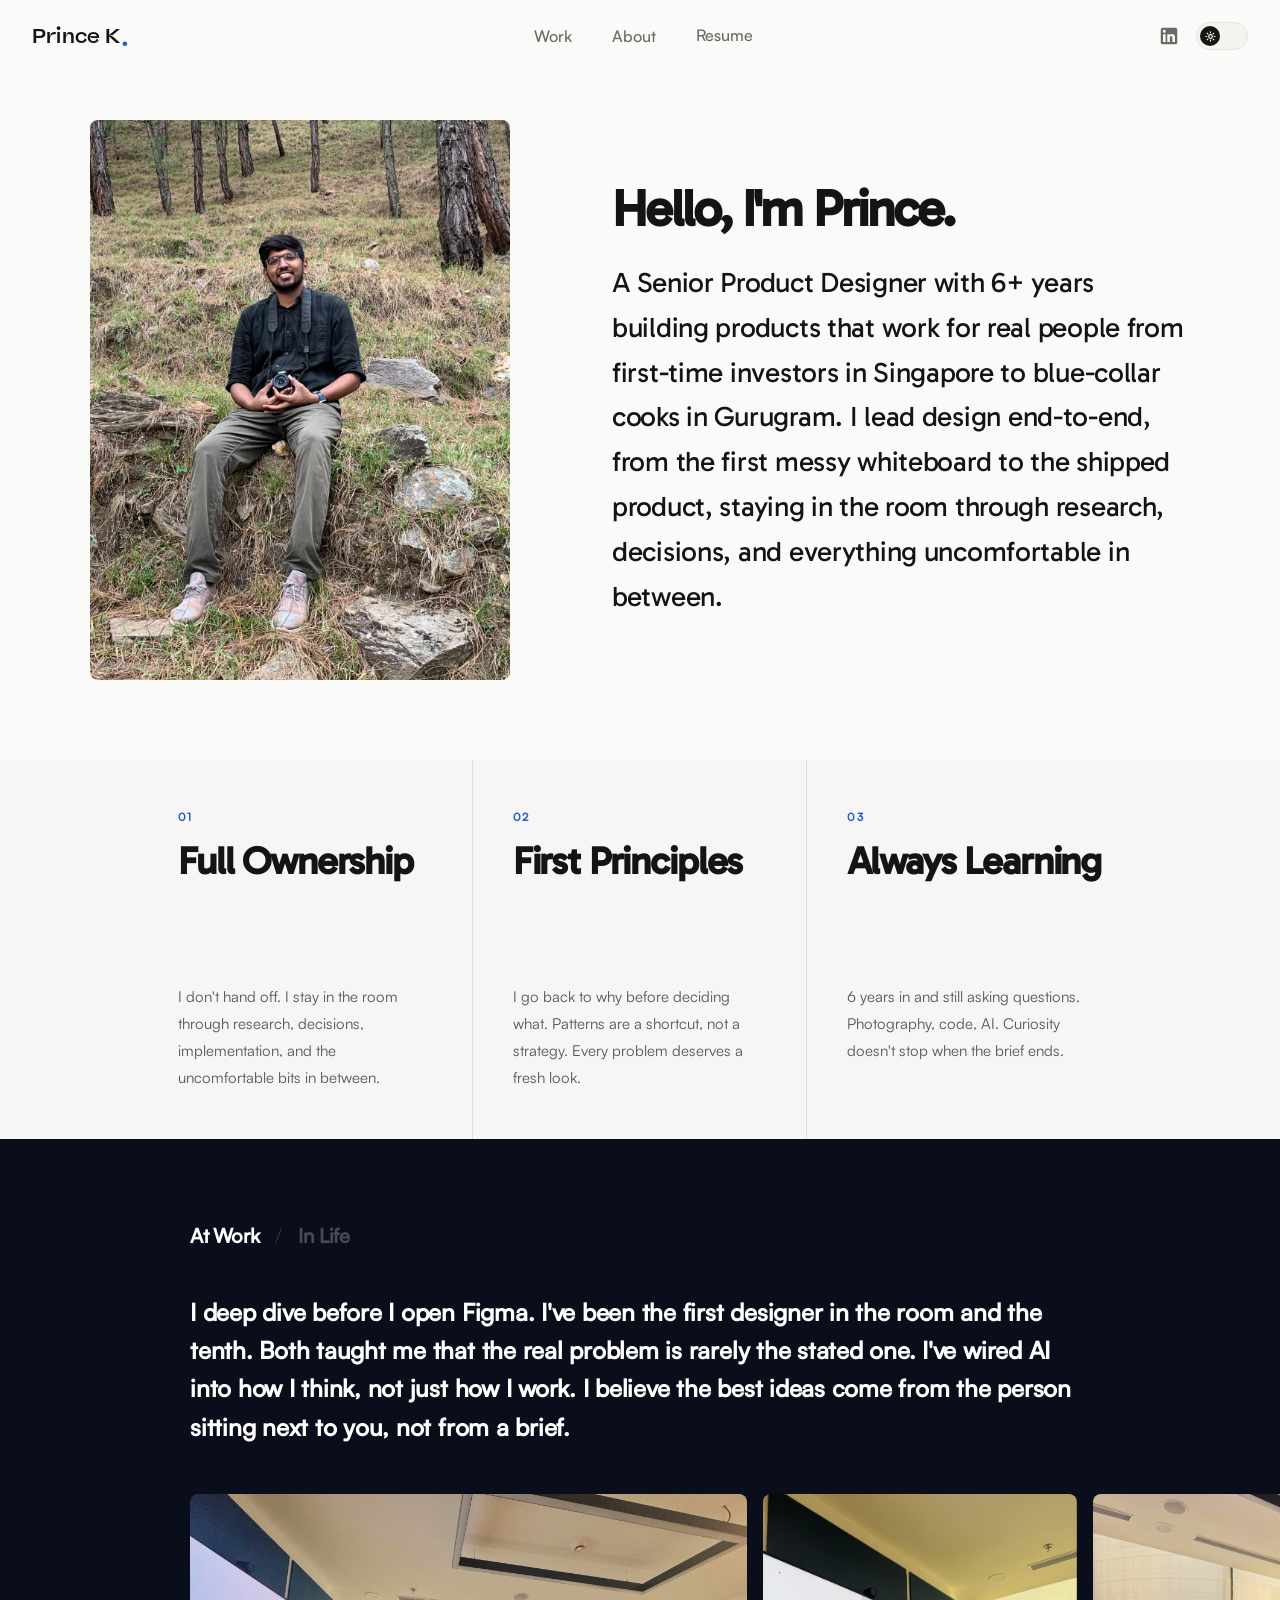
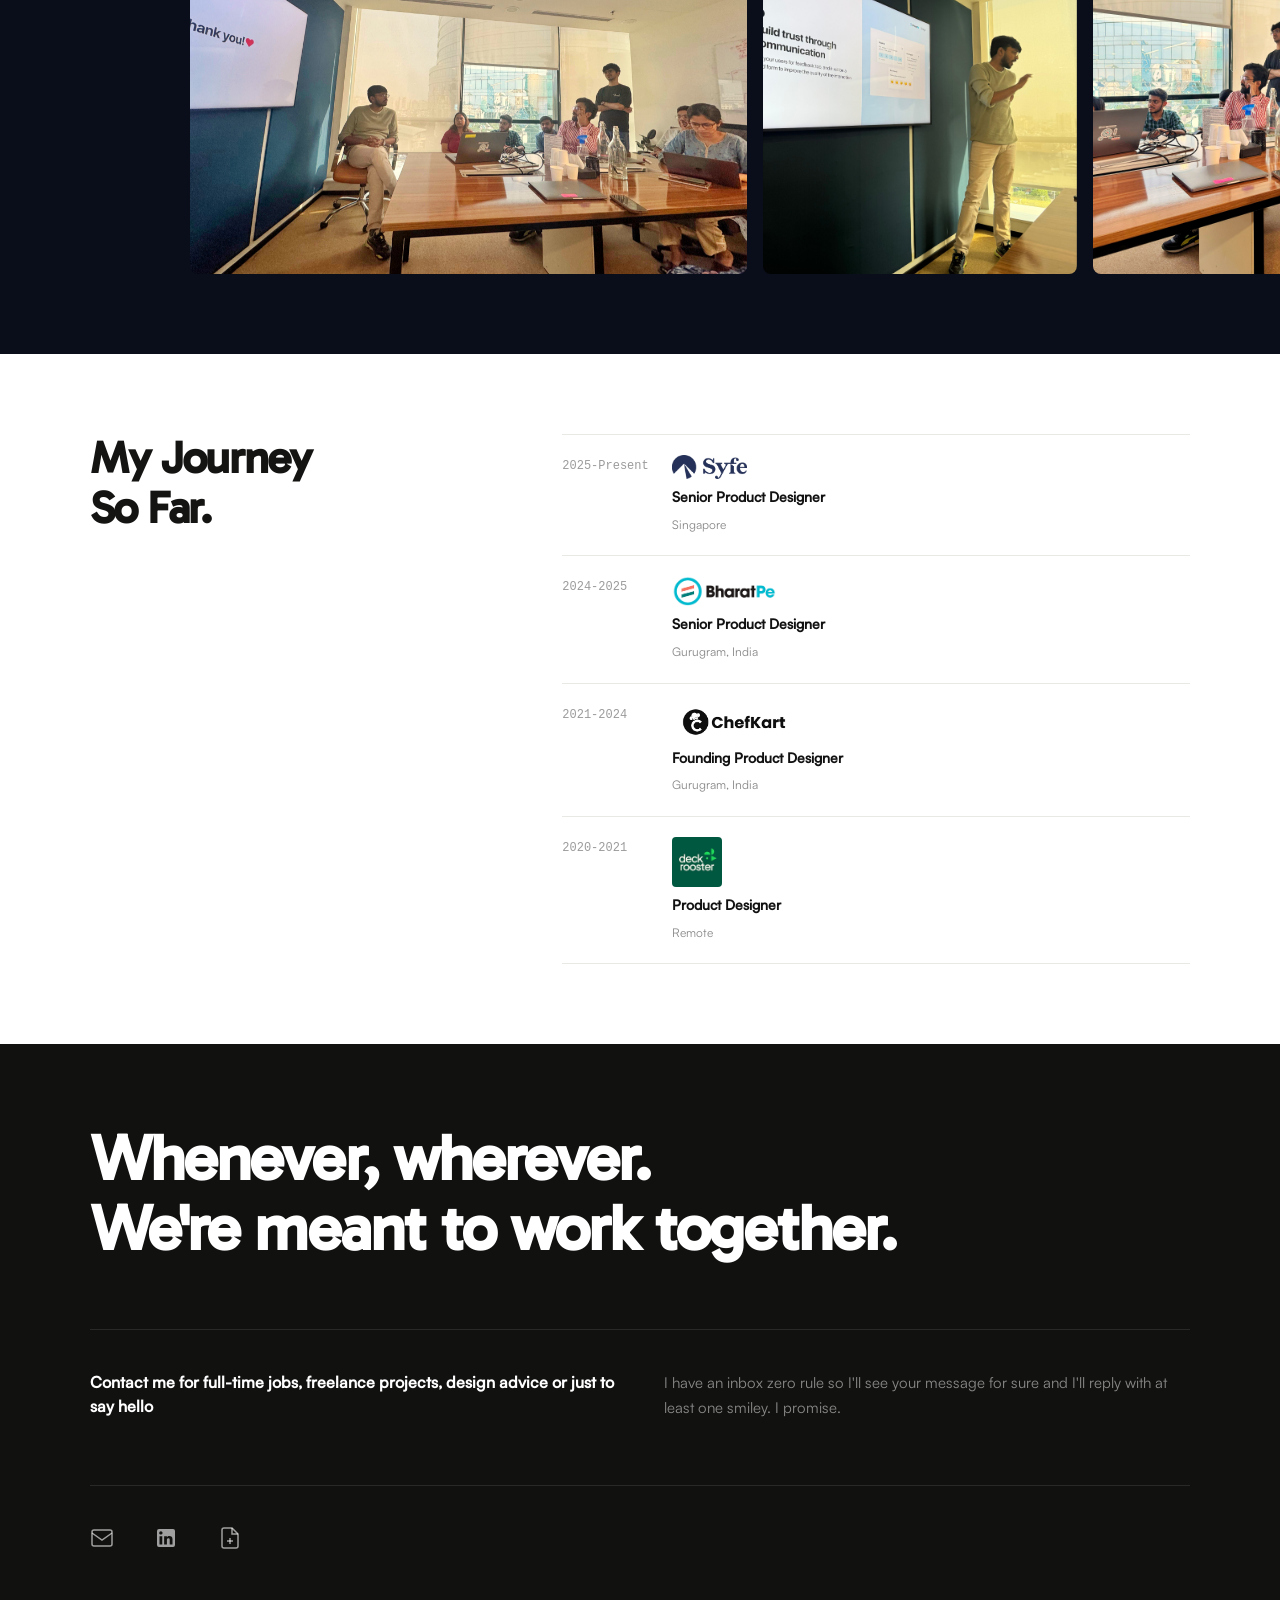
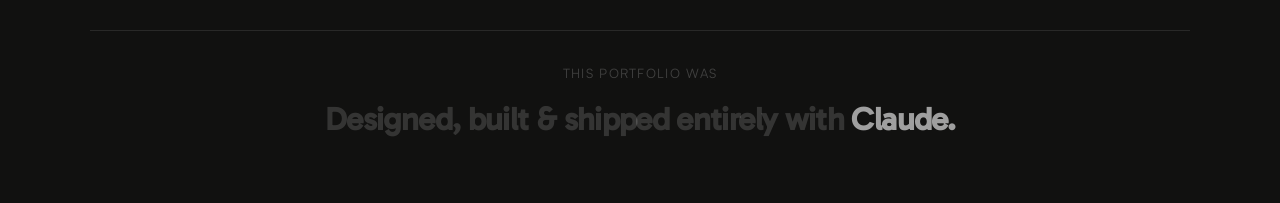
==== commit 6e4776ba: "fix: mobile responsiveness pass across site + chat widget fixes - Fix mobile layout bugs sitewide: h" ====
--- a/about.html
+++ b/about.html
@@ -1,6 +1,14 @@
 <!DOCTYPE html>
 <html lang="en" data-theme="light">
 <head>
+<!-- Google tag (gtag.js) -->
+<script async src="https://www.googletagmanager.com/gtag/js?id=G-XVLN334EM6"></script>
+<script>
+  window.dataLayer = window.dataLayer || [];
+  function gtag(){dataLayer.push(arguments);}
+  gtag('js', new Date());
+  gtag('config', 'G-XVLN334EM6');
+</script>
   <meta charset="UTF-8" />
   <meta name="viewport" content="width=device-width, initial-scale=1.0" />
   <title>About — Prince</title>
@@ -13,7 +21,7 @@
 
   <div class="cursor" id="cursor"></div>
 
-  <nav id="nav" style="position:fixed;top:0;left:0;right:0;width:100%;z-index:9999;">
+  <nav id="nav" class="nav-slide-down" style="position:fixed;top:0;left:0;right:0;width:100%;z-index:9999;">
     <div class="nav-inner">
       <a href="/" class="nav-logo">Prince K<span class="nav-logo-dot">.</span></a>
 
@@ -22,80 +30,42 @@
           <button class="nav-dropdown-trigger">Work</button>
           <div class="nav-mega">
             <div class="nav-mega-links">
-              <a class="nav-mega-item active" href="/work/chefkart-2.html" data-card="work-0" onmouseenter="navExpandCS(true)">
+              <a class="nav-mega-item active" data-card="work-0" href="/#work">
                 <div class="nav-mega-text">
                   <p class="nav-mega-title">Product Case Studies</p>
                   <p class="nav-mega-desc">End-to-end design for fintech & consumer</p>
                 </div>
               </a>
-              <a class="nav-mega-item" href="/work/ai-explorations.html" data-card="work-1" onmouseenter="navExpandCS(false); navShowCard('work-1')">
+              <a class="nav-mega-item" data-card="work-1" href="/work/ai-explorations.html">
                 <div class="nav-mega-text">
                   <p class="nav-mega-title">AI Explorations</p>
                   <p class="nav-mega-desc">Design at the intersection of AI & product</p>
                 </div>
-              </a>
-              <a class="nav-mega-item" href="/work/photography.html" data-card="work-2" onmouseenter="navExpandCS(false); navShowCard('work-2')">
+                <span class="nav-mega-badge">↗</span>
+              </a>
+              <a class="nav-mega-item" data-card="work-2" href="/work/photography.html">
                 <div class="nav-mega-text">
                   <p class="nav-mega-title">Photography</p>
                   <p class="nav-mega-desc">Two years behind the lens</p>
                 </div>
+                <span class="nav-mega-badge">↗</span>
               </a>
             </div>
-            <div class="nav-mega-card-panel">
-              <div class="nav-cs-panel open" id="navCsPanel" onmouseleave="navShowCard('cs-default')">
-                <a class="nav-cs-item" href="/work/syfe.html" onmouseenter="navShowCard('cs-2')">
-                  <p class="nav-cs-title">Designing wealth for everyday investors</p>
-                  <p class="nav-cs-meta">Syfe · 2025</p>
-                </a>
-                <a class="nav-cs-item" href="/work/bharatpe.html" onmouseenter="navShowCard('cs-3')">
-                  <p class="nav-cs-title">Design system that scaled payments</p>
-                  <p class="nav-cs-meta">BharatPe · 2023</p>
-                </a>
-                <a class="nav-cs-item" href="/work/chefkart-2.html" onmouseenter="navShowCard('cs-0')">
-                  <p class="nav-cs-title">Redesigning the cook experience</p>
-                  <p class="nav-cs-meta">ChefKart · 2023</p>
-                </a>
-                <a class="nav-cs-item" href="/work/chefkart-1.html" onmouseenter="navShowCard('cs-1')">
-                  <p class="nav-cs-title">Home screen that drives every booking</p>
-                  <p class="nav-cs-meta">ChefKart · 2023</p>
-                </a>
-              </div>
-              <div class="nav-cs-thumbs">
-                <div class="nav-card-item active" data-card-id="cs-default">
-                  <div class="nav-card-img"><img src="/images/work/chefkart-2-cover.png" alt="Product case studies" /></div>
-                  <p class="nav-card-title">Syfe · BharatPe · ChefKart</p>
-                  <p class="nav-card-desc">End-to-end product design across fintech and consumer apps.</p>
-                </div>
-                <div class="nav-card-item" data-card-id="cs-0">
-                  <div class="nav-card-img"><img src="/images/work/chefkart-2-cover.png" alt="ChefKart Partner App" /></div>
-                  <p class="nav-card-title">ChefKart Partner App</p>
-                  <p class="nav-card-desc">Redesigning for the next billion users.</p>
-                </div>
-                <div class="nav-card-item" data-card-id="cs-1">
-                  <div class="nav-card-img"><img src="/images/work/chefkart-1-cover.png" alt="ChefKart Customer App" /></div>
-                  <p class="nav-card-title">ChefKart Customer App</p>
-                  <p class="nav-card-desc">Home screen that drives every booking.</p>
-                </div>
-                <div class="nav-card-item" data-card-id="cs-2">
-                  <div class="nav-card-img"><img src="/images/work/syfe-cover.png" alt="Syfe" /></div>
-                  <p class="nav-card-title">Syfe</p>
-                  <p class="nav-card-desc">Designing wealth for everyday investors.</p>
-                </div>
-                <div class="nav-card-item" data-card-id="cs-3">
-                  <div class="nav-card-img"><img src="/images/work/bharatpe-cover.png" alt="BharatPe" /></div>
-                  <p class="nav-card-title">BharatPe</p>
-                  <p class="nav-card-desc">Design system that scaled payments.</p>
-                </div>
-                <div class="nav-card-item" data-card-id="work-1">
-                  <div class="nav-card-img"><img src="/images/photography/photo-1.jpg" alt="AI explorations" /></div>
-                  <p class="nav-card-title">AI × Design</p>
-                  <p class="nav-card-desc">Experiments at the intersection of AI and product thinking.</p>
-                </div>
-                <div class="nav-card-item" data-card-id="work-2">
-                  <div class="nav-card-img"><img src="/images/photography/photo-1.jpg" alt="Photography" /></div>
-                  <p class="nav-card-title">Through the Lens</p>
-                  <p class="nav-card-desc">Stillness, people, light. Seeing what most walk past.</p>
-                </div>
+            <div class="nav-mega-thumb-panel">
+              <div class="nav-thumb-item active" data-thumb="work-0">
+                <div class="nav-card-img"><img src="/images/work/chefkart-2-cover.png" alt="Product case studies" /></div>
+                <p class="nav-card-title">Syfe · BharatPe · ChefKart</p>
+                <p class="nav-card-desc">End-to-end product design across fintech and consumer apps.</p>
+              </div>
+              <div class="nav-thumb-item" data-thumb="work-1">
+                <div class="nav-card-img"><img src="/images/photography/photo-1.jpg" alt="AI Explorations" /></div>
+                <p class="nav-card-title">AI × Design</p>
+                <p class="nav-card-desc">Experiments at the intersection of AI and product thinking.</p>
+              </div>
+              <div class="nav-thumb-item" data-thumb="work-2">
+                <div class="nav-card-img"><img src="/images/photography/photo-1.jpg" alt="Photography" /></div>
+                <p class="nav-card-title">Two years behind the lens</p>
+                <p class="nav-card-desc">Selected personal photography work.</p>
               </div>
             </div>
           </div>
@@ -124,19 +94,19 @@
                 </div>
               </a>
             </div>
-            <div class="nav-mega-card-panel">
-              <div class="nav-card-item active" data-card-id="about-0">
-                <div class="nav-card-img"><img src="/images/photography/photo-2.jpg" alt="As a designer" /></div>
+            <div class="nav-mega-thumb-panel">
+              <div class="nav-thumb-item active" data-thumb="about-0">
+                <div class="nav-card-img"><img src="/images/about/work/About_Work_001.jpg" alt="As a designer" /></div>
                 <p class="nav-card-title">Fintech · Consumer · AI</p>
                 <p class="nav-card-desc">Designing products that earn trust across 3 countries.</p>
               </div>
-              <div class="nav-card-item" data-card-id="about-1">
-                <div class="nav-card-img"><img src="/images/photography/photo-3.jpg" alt="My journey" /></div>
+              <div class="nav-thumb-item" data-thumb="about-1">
+                <div class="nav-card-img"><img src="/images/chefkart/RS_01.png" alt="My journey" /></div>
                 <p class="nav-card-title">NIFT → ChefKart → BharatPe → Syfe</p>
                 <p class="nav-card-desc">From founding designer to senior across 3 countries.</p>
               </div>
-              <div class="nav-card-item" data-card-id="about-2">
-                <div class="nav-card-img"><img src="/images/photography/photo-1.jpg" alt="Why hire me" /></div>
+              <div class="nav-thumb-item" data-thumb="about-2">
+                <div class="nav-card-img"><img src="/images/photography/photo-4.jpg" alt="Why hire me" /></div>
                 <p class="nav-card-title">I design. I ship. I build.</p>
                 <p class="nav-card-desc">Senior designer who codes and delivers end-to-end.</p>
               </div>
@@ -205,7 +175,7 @@
     </div>
   </section>
 
-  <section class="about-personality" id="aboutPersonality">
+  <section class="about-personality" id="designer">
     <div class="about-personality-inner">
       <div class="about-personality-toggle">
         <span class="about-personality-label active" id="labelWork" onclick="switchPersonality('work')">At Work</span>
@@ -319,9 +289,9 @@
       <div class="mobile-drawer-nav">
         <div class="mobile-drawer-section">
           <p class="mobile-drawer-label">Work</p>
-          <a href="/work/syfe.html" class="mobile-drawer-link">Product Case Studies</a>
+          <a href="/#work" class="mobile-drawer-link">Product Case Studies</a>
           <a href="/work/ai-explorations.html" class="mobile-drawer-link">AI Explorations</a>
-          <a href="/work/photography.html" class="mobile-drawer-link">Photography</a>
+          <a href="/work/photography.html" class="mobile-drawer-link">Photography - Through My Lens</a>
         </div>
         <div class="mobile-drawer-section">
           <p class="mobile-drawer-label">About</p>
@@ -337,33 +307,6 @@
   <script src="js/theme.js"></script>
   <script src="js/cursor.js"></script>
   <script src="js/scroll.js"></script>
-  <script>
-  function navExpandCS(expand) {
-    var panel = document.getElementById('navCsPanel');
-    if (!panel) return;
-    if (expand) {
-      panel.classList.add('open');
-      navShowCard('cs-default');
-    } else {
-      panel.classList.remove('open');
-    }
-  }
-
-  function navShowCard(cardId) {
-    document.querySelectorAll('.nav-card-item').forEach(function(el) {
-      el.classList.remove('active');
-    });
-    var target = document.querySelector('[data-card-id="' + cardId + '"]');
-    if (target) target.classList.add('active');
-  }
-
-  var workMega = document.querySelector('.nav-mega');
-  if (workMega) {
-    workMega.addEventListener('mouseenter', function() {
-      navExpandCS(true);
-    });
-  }
-  </script>
   <script>
   var workPhotos = [
     '/images/about/work/About_Work_001.jpg',
@@ -386,7 +329,7 @@
   function switchPersonality(mode) {
     var body = document.getElementById('personalityBody');
     var track = document.getElementById('personalityTrack');
-    var section = document.getElementById('aboutPersonality');
+    var section = document.getElementById('designer');
     var labelWork = document.getElementById('labelWork');
     var labelLife = document.getElementById('labelLife');
 
@@ -457,6 +400,22 @@
     carousel.style.overflowX = 'scroll';
     carousel.style.scrollbarWidth = 'none';
     carousel.style.msOverflowStyle = 'none';
+
+    // Touch devices scroll the carousel natively (overflow-x:scroll above
+    // handles the actual dragging) — this just pauses the auto-scroll
+    // animation while a finger is on it, same as hover/mouse-drag already
+    // do, so it doesn't fight the user's swipe.
+    carousel.addEventListener('touchstart', function() {
+      track.style.animationPlayState = 'paused';
+    }, { passive: true });
+
+    carousel.addEventListener('touchend', function() {
+      track.style.animationPlayState = 'running';
+    }, { passive: true });
+
+    carousel.addEventListener('touchcancel', function() {
+      track.style.animationPlayState = 'running';
+    }, { passive: true });
   }
 
   function attachParallax() {
@@ -488,6 +447,42 @@
     });
   }
   attachParallax();
+
+  // The flip is driven entirely by the .is-flipped class (see main.css) —
+  // no CSS :hover — because mobile browsers simulate a persistent :hover
+  // after a tap until you tap elsewhere, which would otherwise fight a
+  // class-based toggle and make every second tap look like a no-op.
+  var flipCard = document.querySelector('.about-hero-flip');
+  if (flipCard) {
+    var flipCardInner = flipCard.querySelector('.about-hero-flip-card');
+    var hasRealHover = window.matchMedia('(hover: hover) and (pointer: fine)').matches;
+
+    // On first load it auto-flips once to hint that the card is
+    // interactive and reveal the second photo, then just stays there
+    // until the user interacts. Cleared on interaction so an early
+    // manual flip doesn't get silently overridden when this fires.
+    var autoFlipTimer = setTimeout(function() {
+      flipCardInner.classList.add('is-flipped');
+    }, 900);
+
+    if (hasRealHover) {
+      // Desktop: hover to reveal, same as before — just JS-driven now
+      // instead of CSS :hover, so it stays in sync with the same class.
+      flipCard.addEventListener('mouseenter', function() {
+        clearTimeout(autoFlipTimer);
+        flipCardInner.classList.add('is-flipped');
+      });
+      flipCard.addEventListener('mouseleave', function() {
+        flipCardInner.classList.remove('is-flipped');
+      });
+    } else {
+      // Touch: tap to toggle, since there's no hover to reveal it.
+      flipCard.addEventListener('click', function() {
+        clearTimeout(autoFlipTimer);
+        flipCardInner.classList.toggle('is-flipped');
+      });
+    }
+  }
   </script>
 </body>
 </html>
--- a/css/main.css
+++ b/css/main.css
@@ -201,6 +201,10 @@
 
 /* Hide nav + all page sections except hero during phases 1 & 2 */
 body.intro-phase #nav { visibility: hidden; }
+body.intro-phase #ai-widget { display: none !important; }
+#nav { transition: transform 0.6s cubic-bezier(0.22, 1, 0.36, 1); }
+#nav.nav-slide-down { animation: navSlideDown 0.6s cubic-bezier(0.22, 1, 0.36, 1) forwards; }
+@keyframes navSlideDown { from { transform: translateY(-100%); } to { transform: translateY(0); } }
 body.intro-phase .page-wrapper > *:not(#heroIntro) { visibility: hidden; }
 
 .hero-intro {
@@ -953,6 +957,13 @@
   color: #555;
 }
 
+/* Mobile-only duplicate of the arrow buttons, shown below the carousel
+   next to the dots. Hidden on desktop — the original .testimonials-nav
+   pair (top-right, next to the headline) stays exactly as it was there. */
+.testimonial-btn--mobile {
+  display: none;
+}
+
 .testimonials-progress {
   display: flex;
   gap: 6px;
@@ -982,12 +993,32 @@
 }
 
 @media (max-width: 768px) {
-  .testimonials-section { padding: 4rem 0; }
+  .testimonials-section { padding: 2.5rem 0 4rem; }
   .testimonials-top { flex-direction: column; align-items: flex-start; gap: 1.5rem; margin-bottom: 2rem; }
-  .testimonial-card { width: calc(85vw); padding: 1.75rem; min-height: auto; gap: 1rem; }
+  .testimonial-card { flex: 0 0 calc(85vw - 1rem); width: auto; margin-right: 1rem; padding: 1.75rem; min-height: auto; gap: 1rem; }
   .testimonials-headline { font-size: 1.4rem; }
   .testimonial-headline { font-size: 1rem; }
   .testimonial-avatar { width: 44px; height: 44px; }
+
+  /* Arrows move below the carousel, next to the dots, instead of
+     top-right beside the headline. */
+  .testimonials-nav { display: none; }
+  .testimonial-btn--mobile {
+    display: flex;
+    width: 28px;
+    height: 28px;
+    font-size: 12px;
+  }
+  .testimonials-signifiers {
+    display: flex;
+    align-items: center;
+    justify-content: center;
+    gap: 12px;
+    margin-top: 1.5rem;
+  }
+  .testimonials-progress { margin-top: 0; gap: 5px; }
+  .testimonials-dot { width: 6px; height: 6px; border-radius: 50%; }
+  .testimonials-dot.active { width: 16px; border-radius: 3px; }
 }
 
 /* --- PHOTOGRAPHY --- */
@@ -1186,7 +1217,7 @@
   .photo-stage { height: 260px; margin-bottom: 2rem; }
   .photo-card.landscape { width: 290px; height: 195px; }
   .photo-card.portrait { width: 140px; height: 195px; }
-  .photo-headline { font-size: 1.25rem; white-space: normal; text-align: center; }
+  .photo-headline { font-size: 1.25rem; white-space: normal; text-align: center; margin-bottom: 1.5rem; }
   .photo-word-wrap { min-width: 120px; }
 }
 
@@ -1236,10 +1267,18 @@
     font-size: var(--text-base);
   }
 
+  .hero h1 {
+    font-size: clamp(24px, 7vw, 40px) !important;
+  }
+
   .work-grid {
     grid-template-columns: 1fr;
   }
 
+  footer {
+    padding: 32px 0;
+    border-top: none;
+  }
   .footer-inner {
     flex-direction: column;
     gap: var(--space-4);
@@ -1828,63 +1867,91 @@
   color: #626262;
   line-height: 1.4;
 }
-.nav-cs-panel {
-  display: none;
+.nav-mega {
+  display: flex;
+  gap: 0;
+  min-width: 480px;
+}
+.nav-mega-links {
+  width: 220px;
+  flex-shrink: 0;
+  display: flex;
   flex-direction: column;
   gap: 2px;
-  padding: 4px 0;
-  border-bottom: 0.5px solid var(--color-border-tertiary);
+  padding: 4px;
+}
+.nav-mega-item {
+  display: flex;
+  align-items: flex-start;
+  justify-content: space-between;
+  padding: 10px 12px;
+  border-radius: 8px;
+  text-decoration: none;
+  transition: background 0.15s;
+  gap: 8px;
+}
+.nav-mega-item:hover,
+.nav-mega-item.active {
+  background: #E8EFFE;
+}
+[data-theme="dark"] .nav-mega-item:hover,
+[data-theme="dark"] .nav-mega-item.active {
+  background: rgba(40,93,198,0.15);
+}
+.nav-mega-item:hover .nav-mega-title,
+.nav-mega-item.active .nav-mega-title {
+  color: #285DC6;
+}
+.nav-mega-badge {
+  font-size: 11px;
+  color: #285DC6;
+  opacity: 0;
+  transition: opacity 0.15s;
+  flex-shrink: 0;
+  margin-top: 2px;
+}
+.nav-mega-item:hover .nav-mega-badge {
+  opacity: 1;
+}
+.nav-mega-thumb-panel {
+  flex: 1;
+  border-left: 0.5px solid var(--color-border-tertiary);
+  padding: 4px 4px 4px 16px;
+  position: relative;
+  min-height: 160px;
+  display: flex;
+  flex-direction: column;
+  justify-content: center;
+}
+.nav-thumb-item {
+  display: none !important;
+  flex-direction: column;
+}
+.nav-thumb-item.active {
+  display: flex !important;
+}
+.nav-thumb-item .nav-card-img {
+  width: 100%;
+  aspect-ratio: 16/9;
+  overflow: hidden;
+  border-radius: var(--radius-md);
   margin-bottom: 8px;
 }
-.nav-cs-panel.open {
-  display: flex;
-}
-.nav-cs-item {
-  display: block;
-  padding: 8px 10px;
-  border-radius: var(--radius-md);
-  text-decoration: none;
-  transition: background var(--duration-fast) var(--ease-out);
-}
-.nav-cs-item:hover {
-  background: #D4E4F7;
-}
-[data-theme="dark"] .nav-cs-item:hover {
-  background: rgba(40,93,198,0.2);
-}
-.nav-cs-title {
-  font-size: 14px;
-  font-weight: 500;
+.nav-thumb-item .nav-card-img img {
+  width: 100%;
+  height: 100%;
+  object-fit: cover;
+}
+.nav-thumb-item .nav-card-title {
+  font-size: 12px;
+  font-weight: 400;
   color: var(--color-text-primary);
   margin-bottom: 2px;
-  line-height: 1.6;
-}
-.nav-cs-meta {
-  font-size: 12px;
-  color: #626262;
-}
-.nav-mega-card-panel { position: relative; min-height: 200px; display: flex; flex-direction: row; gap: 20; width: 100%; }
-.nav-cs-panel { min-width: 240px; max-width: 240px; padding-right: 12px; padding-top: 0; }
-.nav-cs-thumbs { position: relative; width: 240px; flex-shrink: 0; padding: 0; min-height: 200px; border-left: 0.5px solid var(--color-border-tertiary); padding-left: 20px; }
-.nav-cs-thumbs .nav-card-item { position: absolute; inset: 0; display: flex; flex-direction: column; }
-.nav-cs-thumbs .nav-card-item.active { position: absolute !important; opacity: 1 !important; visibility: visible !important; }
-.nav-cs-thumbs .nav-card-img { width: 100%; aspect-ratio: 16/9; overflow: hidden; border-radius: var(--radius-md); margin-bottom: 8px; }
-.nav-cs-thumbs .nav-card-img img { width: 100%; height: 100%; object-fit: cover; }
-.nav-cs-thumbs .nav-card-title { font-size: 12px; font-weight: 400; color: var(--color-text-primary); margin-bottom: 2px; }
-.nav-cs-thumbs .nav-card-desc { font-size: 11px; color: var(--color-text-muted); line-height: 1.4; }
-.nav-card-item {
-  position: absolute;
-  inset: 0;
-  opacity: 0;
-  visibility: hidden;
-  transition: opacity var(--duration-normal) var(--ease-out);
-  display: flex;
-  flex-direction: column;
-}
-.nav-card-item.active {
-  opacity: 1;
-  visibility: visible;
-  position: relative;
+}
+.nav-thumb-item .nav-card-desc {
+  font-size: 11px;
+  color: var(--color-text-muted);
+  line-height: 1.4;
 }
 .nav-card-img {
   width: 100%;
@@ -1930,13 +1997,19 @@
   position: fixed;
   top: 0;
   right: 0;
-  width: 320px;
+  width: 100%;
   height: 100vh;
   background: var(--color-bg);
   border-left: 1px solid var(--color-border);
-  z-index: 9000;
+  /* Must sit above the nav bar (inline z-index:9999 in index.html) — otherwise
+     the fixed nav paints over the drawer's own header/close button when open. */
+  z-index: 10001;
   transform: translateX(100%);
-  transition: transform var(--duration-normal) var(--ease-out);
+  /* --ease-out (cubic-bezier(0.16,1,0.3,1)) front-loads almost all its motion
+     in the first frames then drifts for the rest — fine for small reveals, but
+     reads as an abrupt snap on a full-screen panel. This curve decelerates
+     more evenly across the whole 450ms for a smoother slide. */
+  transition: transform 450ms cubic-bezier(0.32, 0.72, 0, 1);
   display: flex;
   flex-direction: column;
 }
@@ -1947,11 +2020,11 @@
   position: fixed;
   inset: 0;
   background: rgba(0,0,0,0.3);
-  z-index: 8999;
+  z-index: 10000;
   opacity: 0;
   visibility: hidden;
-  transition: opacity var(--duration-normal) var(--ease-out),
-              visibility var(--duration-normal) var(--ease-out);
+  transition: opacity 450ms cubic-bezier(0.32, 0.72, 0, 1),
+              visibility 450ms cubic-bezier(0.32, 0.72, 0, 1);
   display: none;
 }
 .mobile-drawer-overlay.open {
@@ -2381,20 +2454,19 @@
   font-weight: 400;
 }
 .about-hero-intro em {
-  font-style: italic;
-  font-weight: 700;
+  font-style: normal;
+  font-weight: 400;
 }
 .about-hero-dim {
-  color: var(--color-text-muted);
+  color: inherit;
 }
 @media (max-width: 768px) {
+  .about-hero-new {
+    padding: calc(var(--nav-height) + 24px) 24px 56px;
+  }
   .about-hero-new-inner {
     grid-template-columns: 1fr;
     gap: 40px;
-  }
-  .about-hero-photo {
-    width: 100%;
-    height: 360px;
   }
   .about-hero-new-text {
     padding-left: 0;
@@ -2465,8 +2537,10 @@
 @media (max-width: 768px) {
   .about-values-grid {
     grid-template-columns: 1fr;
+    padding: 0 24px;
   }
   .about-values-item {
+    padding: 32px 0;
     border-right: none;
     border-bottom: 0.5px solid #e0ddd8;
   }
@@ -2482,6 +2556,21 @@
   cursor: pointer;
   flex-shrink: 0;
 }
+@media (max-width: 768px) {
+  /* .about-hero-flip replaced the older .about-hero-photo markup, but this
+     rule was never updated — it's the fixed 420x560px flip card that
+     overflows any phone width until it's capped here. Placed after the
+     base rule on purpose: with equal specificity, source order decides
+     the winner regardless of the media query, so a copy placed earlier
+     in the file (as it originally was) gets silently overridden by this
+     unconditional rule below it. */
+  .about-hero-flip {
+    width: 100%;
+    max-width: 420px;
+    height: auto;
+    aspect-ratio: 420 / 560;
+  }
+}
 .about-hero-flip-card {
   width: 100%;
   height: 100%;
@@ -2489,7 +2578,11 @@
   transform-style: preserve-3d;
   transition: transform 0.7s cubic-bezier(0.4, 0, 0.2, 1);
 }
-.about-hero-flip:hover .about-hero-flip-card {
+/* Driven entirely by .is-flipped (via JS) rather than :hover — mobile
+   browsers simulate a persistent :hover after a tap until you tap
+   elsewhere, which would otherwise fight the class toggle and make a
+   second tap look like it does nothing. */
+.about-hero-flip-card.is-flipped {
   transform: rotateY(180deg);
 }
 .about-hero-flip-front,
@@ -2682,6 +2775,32 @@
   .about-journey-heading {
     position: static;
   }
+  .about-journey {
+    padding: 56px 24px;
+  }
+  .about-personality {
+    padding: 56px 24px;
+  }
+  /* 120px was sized to align 3 columns on desktop — on a single stacked
+     column there's nothing to align, so it just leaves a dead gap under
+     shorter headings. */
+  .about-values-title {
+    min-height: auto;
+  }
+  /* The photo strip is 380px tall on desktop — almost half a phone
+     screen. Also: the JS force-enables native overflow-x:scroll for touch
+     dragging, which fights the CSS auto-scroll animation and turns the
+     full-bleed -100vw margin/padding into dead scrollable space once
+     overflow is no longer clipped. The animation itself stays on — it's
+     now paused/resumed on touchstart/touchend in about.html instead,
+     matching the same pattern already used for mouse drag + hover. */
+  .about-personality-photo {
+    height: 220px;
+  }
+  .about-personality-carousel {
+    margin: 0;
+    padding: 0;
+  }
 }
 
 .about-cta-new {
@@ -2769,6 +2888,21 @@
 }
 .about-claude-statement span {
   color: rgba(255,255,255,0.6);
+}
+
+@media (max-width: 768px) {
+  /* Placed after the base rules on purpose — see the .about-hero-flip
+     comment above for why an earlier copy gets silently overridden. */
+  .about-cta-new {
+    padding: 56px 24px;
+  }
+  .about-cta-new-bottom {
+    grid-template-columns: 1fr;
+    gap: 32px;
+  }
+  .about-claude-sig {
+    padding: 0 24px 48px;
+  }
 }
 
 .coming-hero {
@@ -2859,17 +2993,6 @@
   position: relative;
   z-index: 2;
 }
-.photo-card {
-  border-radius: 8px;
-  animation: fadeUp 0.6s ease forwards;
-  opacity: 0;
-}
-.photo-card-1 { height: 140px; background: #1a3a5c; animation-delay: 0.1s; }
-.photo-card-2 { height: 100px; background: #2d1b4e; animation-delay: 0.2s; }
-.photo-card-3 { height: 120px; background: #1a3a2c; animation-delay: 0.3s; }
-.photo-card-4 { height: 100px; background: #3a2a1a; animation-delay: 0.4s; }
-.photo-card-5 { height: 140px; background: #1a2a4a; animation-delay: 0.5s; }
-.photo-card-6 { height: 120px; background: #2a1a3a; animation-delay: 0.6s; }
 @keyframes fadeUp { 0% { opacity: 0; transform: translateY(20px); } 100% { opacity: 1; transform: translateY(0); } }
 
 .ai-grid { position: relative; width: 380px; height: 380px; }
